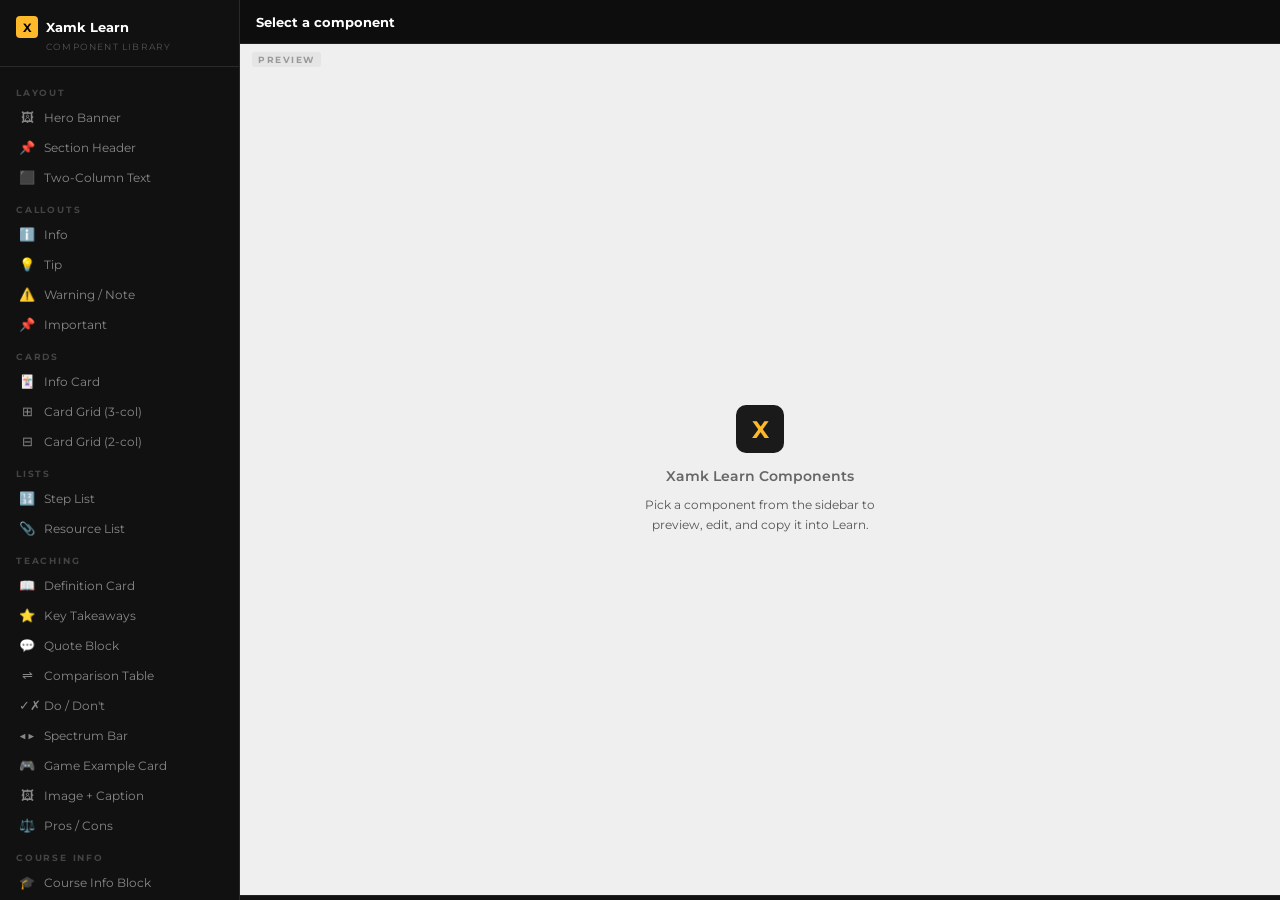
==== index.html @ 786e0681 "Set up GitHub Pages deployment via Actions Adds a workflow that deploys the static site to GitHub Pa" ====
<!DOCTYPE html>
<html lang="en">
<head>
  <meta charset="UTF-8">
  <meta http-equiv="refresh" content="0; url=xamk-component-library.html">
  <title>Xamk Learn — Component Library</title>
</head>
<body>
  <a href="xamk-component-library.html">Redirecting to Component Library…</a>
</body>
</html>
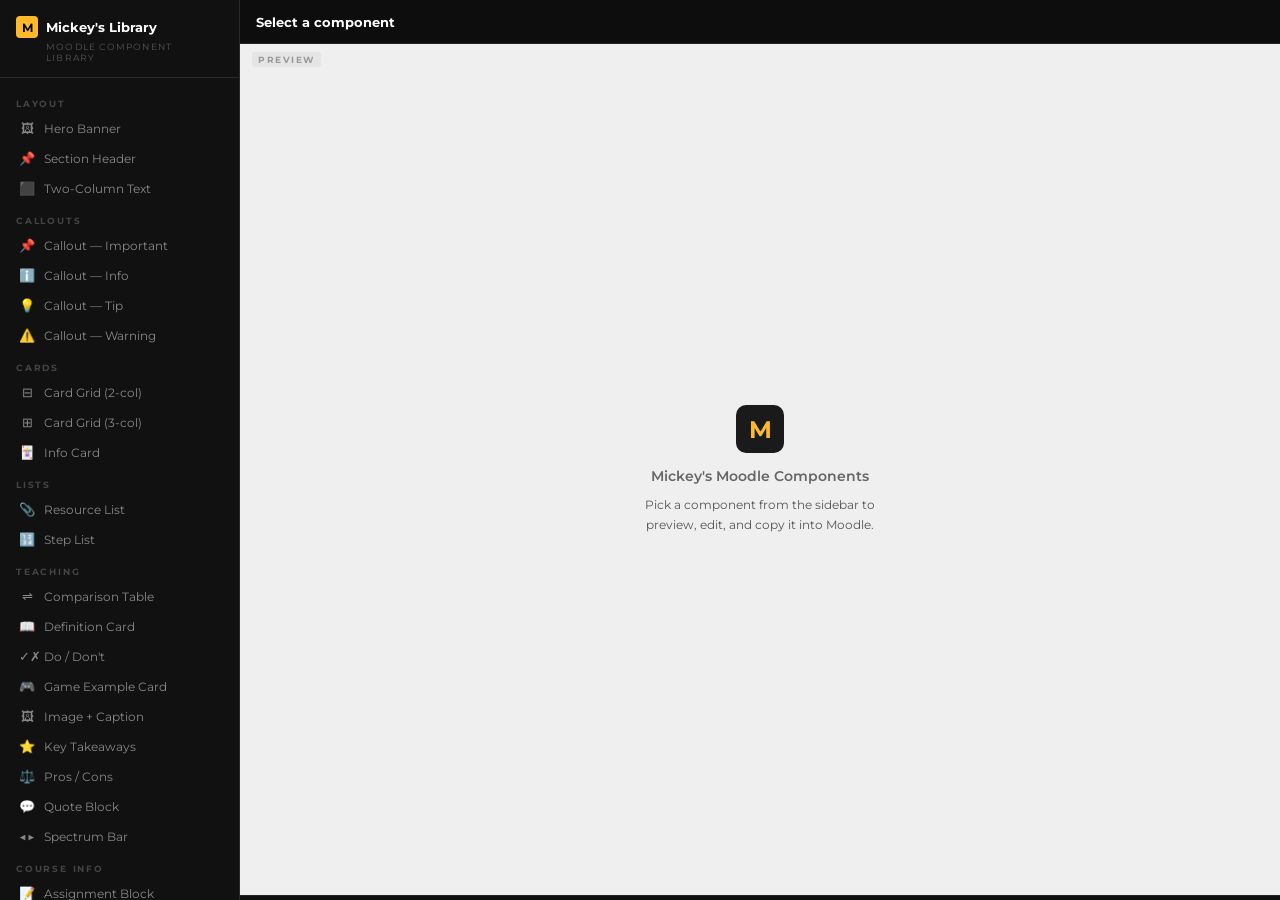
==== commit 6c542d6c: "Modular refactor: split components into files, add loading screen, rebrand https://claude.ai/code/se" ====
--- a/index.html
+++ b/index.html
@@ -2,10 +2,435 @@
 <html lang="en">
 <head>
   <meta charset="UTF-8">
-  <meta http-equiv="refresh" content="0; url=xamk-component-library.html">
-  <title>Xamk Learn — Component Library</title>
+  <meta name="viewport" content="width=device-width, initial-scale=1.0">
+  <title>Mickey's Moodle Component Library</title>
+  <link href="https://fonts.googleapis.com/css2?family=Montserrat:wght@400;600;700&family=JetBrains+Mono:wght@400;500&display=swap" rel="stylesheet">
+  <style>
+    *, *::before, *::after { box-sizing: border-box; margin: 0; padding: 0; }
+    :root {
+      --yellow: #FDB92A; --black: #000;
+      --sb: #111; --sb-hover: #1E1E1E; --sb-active: #252525; --sb-border: #2A2A2A;
+      --editor-bg: #1A1A1A; --editor-text: #D4D4D4;
+      --ctrl-bg: #141414; --ctrl-border: #2A2A2A;
+      --ui: 'Montserrat', Arial, sans-serif;
+      --mono: 'JetBrains Mono', 'Courier New', monospace;
+    }
+    html, body { height: 100%; overflow: hidden; }
+    body { display: flex; font-family: var(--ui); background: #0A0A0A; color: #fff; }
+
+    /* LOADING SCREEN */
+    #loader {
+      position: fixed; inset: 0; background: #0A0A0A; z-index: 999;
+      display: flex; flex-direction: column; align-items: center; justify-content: center; gap: 20px;
+      transition: opacity 0.4s ease;
+    }
+    #loader.fade-out { opacity: 0; }
+    .loader-logo {
+      width: 56px; height: 56px; background: var(--yellow); border-radius: 10px;
+      display: flex; align-items: center; justify-content: center;
+      font-weight: 700; font-size: 28px; color: #000;
+      animation: pulse 1.2s ease-in-out infinite;
+    }
+    @keyframes pulse {
+      0%, 100% { transform: scale(1); opacity: 1; }
+      50% { transform: scale(1.08); opacity: 0.85; }
+    }
+    .loader-bar-track {
+      width: 220px; height: 3px; background: #222; border-radius: 2px; overflow: hidden;
+    }
+    .loader-bar-fill {
+      height: 100%; background: var(--yellow); border-radius: 2px;
+      transition: width 0.2s ease; width: 0%;
+    }
+    .loader-text {
+      font-size: 11px; color: #555; font-family: var(--ui); letter-spacing: 0.5px;
+    }
+
+    /* SIDEBAR */
+    #sidebar { width: 240px; flex-shrink: 0; background: var(--sb); border-right: 1px solid var(--sb-border); display: flex; flex-direction: column; height: 100vh; overflow: hidden; }
+    #sb-header { padding: 16px 16px 14px; border-bottom: 1px solid var(--sb-border); flex-shrink: 0; }
+    .logo-row { display: flex; align-items: center; gap: 8px; margin-bottom: 3px; }
+    .logo-x { width: 22px; height: 22px; background: var(--yellow); border-radius: 4px; display: flex; align-items: center; justify-content: center; font-weight: 700; font-size: 12px; color: #000; flex-shrink: 0; }
+    .logo-name { font-size: 13px; font-weight: 700; }
+    .logo-sub { font-size: 9px; color: #555; letter-spacing: 1.2px; text-transform: uppercase; padding-left: 30px; }
+    #sb-nav { overflow-y: auto; flex: 1; padding: 8px 0 16px; }
+    #sb-nav::-webkit-scrollbar { width: 3px; }
+    #sb-nav::-webkit-scrollbar-thumb { background: #333; border-radius: 2px; }
+    .nav-group { font-size: 9px; font-weight: 700; letter-spacing: 1.8px; text-transform: uppercase; color: #444; padding: 12px 16px 4px; }
+    .nav-item { display: flex; align-items: center; gap: 9px; padding: 7px 16px; cursor: pointer; border-left: 3px solid transparent; font-size: 12px; color: #888; transition: background 0.1s, color 0.1s; }
+    .nav-item:hover { background: var(--sb-hover); color: #bbb; }
+    .nav-item.active { background: var(--sb-active); border-left-color: var(--yellow); color: #fff; }
+    .nav-icon { font-size: 13px; width: 16px; text-align: center; flex-shrink: 0; }
+
+    /* MAIN */
+    #main { flex: 1; display: flex; flex-direction: column; height: 100vh; overflow: hidden; min-width: 0; }
+
+    /* TOPBAR */
+    #topbar { background: #0D0D0D; border-bottom: 1px solid #222; padding: 0 16px; height: 44px; display: flex; align-items: center; justify-content: space-between; flex-shrink: 0; }
+    #comp-title { font-size: 13px; font-weight: 700; }
+    #comp-desc { font-size: 11px; color: #555; margin-left: 10px; }
+    .topbar-r { display: flex; gap: 6px; }
+    .btn { font-family: var(--ui); font-size: 11px; font-weight: 700; padding: 5px 12px; border-radius: 5px; border: none; cursor: pointer; transition: opacity 0.12s; }
+    .btn:hover { opacity: 0.82; }
+    .btn-primary { background: var(--yellow); color: #000; }
+    .btn-ghost { background: #2A2A2A; color: #aaa; border: 1px solid #3A3A3A; }
+
+    /* CONTROLS */
+    #controls-panel { background: var(--ctrl-bg); border-bottom: 1px solid var(--ctrl-border); flex-shrink: 0; display: none; flex-direction: column; max-height: 250px; overflow-y: auto; }
+    #controls-panel::-webkit-scrollbar { width: 4px; }
+    #controls-panel::-webkit-scrollbar-thumb { background: #333; border-radius: 2px; }
+    .ctrl-header { display: flex; align-items: center; justify-content: space-between; padding: 7px 14px; border-bottom: 1px solid #1E1E1E; flex-shrink: 0; background: #0D0D0D; position: sticky; top: 0; z-index: 2; }
+    .ctrl-label { font-size: 9px; font-weight: 700; letter-spacing: 1.5px; text-transform: uppercase; color: #555; }
+    .ctrl-actions { display: flex; align-items: center; gap: 6px; }
+    .ctrl-btn { font-family: var(--ui); font-size: 11px; font-weight: 600; padding: 3px 9px; border-radius: 4px; border: none; cursor: pointer; }
+    .ctrl-btn-add { background: #1A2A1A; color: #90EE90; border: 1px solid #2A4A2A; }
+    .ctrl-btn-action { background: #1A1A2E; color: #8888FF; border: 1px solid #2A2A4A; }
+    .ctrl-btn-x { background: none; border: none; color: #555; cursor: pointer; font-size: 15px; padding: 0 4px; line-height: 1; font-family: var(--ui); }
+    .ctrl-btn-x:hover { color: #FF6B6B; }
+    .ctrl-total { font-size: 11px; font-weight: 700; padding: 3px 9px; border-radius: 4px; font-family: var(--ui); }
+    .ctrl-rows { padding: 3px 0 6px; }
+    .ctrl-col-hdr { font-size: 9px; font-weight: 700; letter-spacing: 1px; text-transform: uppercase; color: #444; }
+    .ctrl-row { display: flex; align-items: center; gap: 6px; padding: 4px 14px; }
+    .ctrl-num { width: 16px; font-size: 10px; color: #555; text-align: right; flex-shrink: 0; font-family: var(--mono); }
+    .ci { font-family: var(--ui); font-size: 12px; background: #222; border: 1px solid #333; border-radius: 4px; color: #ccc; padding: 4px 7px; outline: none; }
+    .ci:focus { border-color: #FDB92A66; }
+    .ci-sm { width: 52px; flex-shrink: 0; }
+    .ci-year { width: 64px; flex-shrink: 0; }
+    .ci-grow { flex: 1; min-width: 0; }
+    .ci-med { flex: 2; min-width: 0; }
+    .ci-wide { flex: 3; min-width: 0; }
+
+    /* PREVIEW */
+    #preview-panel { flex: 1; overflow: hidden; background: #EFEFEF; position: relative; min-height: 0; }
+    #preview-label { position: absolute; top: 8px; left: 12px; font-size: 9px; font-weight: 700; letter-spacing: 1.5px; text-transform: uppercase; color: #999; background: #E5E5E5; z-index: 1; padding: 2px 6px; border-radius: 3px; }
+    #preview-frame { width: 100%; height: 100%; border: none; display: none; }
+    #welcome { display: flex; flex-direction: column; align-items: center; justify-content: center; height: 100%; gap: 10px; }
+    .w-x { width: 48px; height: 48px; background: #1A1A1A; border-radius: 10px; display: flex; align-items: center; justify-content: center; font-size: 24px; font-weight: 700; color: var(--yellow); margin-bottom: 4px; }
+    #welcome h2 { font-size: 14px; color: #666; font-weight: 600; }
+    #welcome p { font-size: 12px; color: #555; text-align: center; max-width: 240px; line-height: 1.6; }
+
+    /* EDITOR */
+    #resize-handle { height: 5px; background: #111; border-top: 1px solid #222; cursor: row-resize; flex-shrink: 0; }
+    #resize-handle:hover { background: #FDB92A22; }
+    #editor-panel { height: 270px; flex-shrink: 0; display: none; flex-direction: column; background: var(--editor-bg); }
+    #editor-toolbar { display: flex; align-items: center; justify-content: space-between; padding: 0 14px; height: 32px; border-bottom: 1px solid #2A2A2A; flex-shrink: 0; }
+    .ed-label { font-size: 9px; font-weight: 700; letter-spacing: 1.5px; text-transform: uppercase; color: #444; }
+    .live-dot { font-size: 10px; color: #3A9A3A; font-weight: 700; }
+    #code-editor { flex: 1; font-family: var(--mono); font-size: 11.5px; line-height: 1.6; color: var(--editor-text); background: var(--editor-bg); border: none; resize: none; padding: 10px 14px; outline: none; tab-size: 2; }
+
+    /* FEEDBACK */
+    .toast { position: fixed; bottom: 280px; right: 16px; background: #1A3A1A; color: #90EE90; font-size: 11px; font-weight: 700; padding: 7px 14px; border-radius: 5px; opacity: 0; transform: translateY(6px); transition: opacity 0.18s, transform 0.18s; pointer-events: none; z-index: 100; }
+    .toast.show { opacity: 1; transform: none; }
+  </style>
 </head>
 <body>
-  <a href="xamk-component-library.html">Redirecting to Component Library…</a>
+
+<!-- LOADING SCREEN -->
+<div id="loader">
+  <div class="loader-logo">M</div>
+  <div class="loader-bar-track"><div class="loader-bar-fill" id="loader-bar"></div></div>
+  <div class="loader-text" id="loader-text">Loading…</div>
+</div>
+
+<nav id="sidebar">
+  <div id="sb-header">
+    <div class="logo-row"><div class="logo-x">M</div><span class="logo-name">Mickey's Library</span></div>
+    <div class="logo-sub">Moodle Component Library</div>
+  </div>
+  <div id="sb-nav"></div>
+</nav>
+
+<div id="main">
+  <div id="topbar">
+    <div style="display:flex;align-items:center">
+      <span id="comp-title" style="font-size:13px;font-weight:700">Select a component</span>
+      <span id="comp-desc" style="font-size:11px;color:#555;margin-left:10px"></span>
+    </div>
+    <div class="topbar-r">
+      <button class="btn btn-ghost" id="btn-reset" onclick="resetComp()" style="display:none">↺ Reset</button>
+      <button class="btn btn-primary" id="btn-copy" onclick="copyCode()" style="display:none">Copy HTML</button>
+    </div>
+  </div>
+
+  <div id="controls-panel"></div>
+
+  <div id="preview-panel">
+    <div id="preview-label">PREVIEW</div>
+    <iframe id="preview-frame" title="Component preview"></iframe>
+    <div id="welcome">
+      <div class="w-x">M</div>
+      <h2>Mickey's Moodle Components</h2>
+      <p>Pick a component from the sidebar to preview, edit, and copy it into Moodle.</p>
+    </div>
+  </div>
+
+  <div id="resize-handle"></div>
+  <div id="editor-panel">
+    <div id="editor-toolbar">
+      <span class="ed-label">HTML Source</span>
+      <span class="live-dot">● LIVE</span>
+    </div>
+    <textarea id="code-editor" spellcheck="false" autocomplete="off"></textarea>
+  </div>
+</div>
+
+<div class="toast" id="toast">✓ Copied to clipboard</div>
+
+<script>
+// ── Helpers ──
+const esc = s => String(s).replace(/&/g,'&amp;').replace(/</g,'&lt;').replace(/>/g,'&gt;').replace(/"/g,'&quot;');
+const escA = s => String(s).replace(/"/g,'&quot;').replace(/'/g,'&#39;');
+const clone = o => JSON.parse(JSON.stringify(o));
+const OPEN = `<!DOCTYPE html><html><head><meta charset="UTF-8"><link href="https://fonts.googleapis.com/css2?family=Montserrat:wght@400;600;700&display=swap" rel="stylesheet"><style>body{margin:0;padding:24px;background:#fff;font-family:'Montserrat',Arial,sans-serif;}*{box-sizing:border-box;}</style></head><body>`;
+const CLOSE = `</body></html>`;
+
+// ── YouTube Helpers ──
+function ytExtractUrl(input) {
+  if (!input) return '';
+  const srcMatch = input.match(/src=["']([^"']+)["']/);
+  return srcMatch ? srcMatch[1] : input;
+}
+function ytVideoId(input) {
+  const url = ytExtractUrl(input);
+  if (!url) return '';
+  const m = url.match(/(?:youtu\.be\/|youtube\.com\/(?:watch\?(?:.*&)?v=|embed\/|v\/|shorts\/))([a-zA-Z0-9_-]{11})/);
+  return m ? m[1] : '';
+}
+function ytPlaylistId(input) {
+  const url = ytExtractUrl(input);
+  if (!url) return '';
+  const m = url.match(/[?&]list=([a-zA-Z0-9_-]+)/);
+  return m ? m[1] : '';
+}
+function ytThumb(vid) {
+  return vid
+    ? `https://img.youtube.com/vi/${vid}/mqdefault.jpg`
+    : `https://placehold.co/400x225/000000/FDB92A/png?text=Paste+URL`;
+}
+function ytIdBadge(id, label) {
+  if (!id) return `<span style="font-size:10px;color:#555;font-family:var(--ui)">— paste a URL above</span>`;
+  return `<span style="font-size:10px;font-family:var(--mono);background:#1A2A1A;color:#90EE90;padding:2px 7px;border-radius:3px">${label}: ${id}</span>`;
+}
+
+// ── Registry ──
+const C = {};
+function register(def) {
+  C[def.id] = def;
+}
+
+// ── Group order ──
+const GROUP_ORDER = ['Layout','Callouts','Cards','Lists','Teaching','Course Info','Timeline','Media'];
+
+function buildSidebar() {
+  const nav = document.getElementById('sb-nav');
+  nav.innerHTML = '';
+  const groups = {};
+  for (const id in C) {
+    const def = C[id];
+    const g = def.group || 'Other';
+    if (!groups[g]) groups[g] = [];
+    groups[g].push(def);
+  }
+  const order = [...GROUP_ORDER];
+  for (const g in groups) { if (!order.includes(g)) order.push(g); }
+  for (const g of order) {
+    if (!groups[g]) continue;
+    const hdr = document.createElement('div');
+    hdr.className = 'nav-group';
+    hdr.textContent = g;
+    nav.appendChild(hdr);
+    for (const def of groups[g]) {
+      const item = document.createElement('div');
+      item.className = 'nav-item';
+      item.dataset.id = def.id;
+      item.innerHTML = `<span class="nav-icon">${def.icon || ''}</span>${def.name}`;
+      item.addEventListener('click', () => load(def.id));
+      nav.appendChild(item);
+    }
+  }
+}
+
+// ── Engine ──
+const states = {};
+let cur = null;
+
+function getState(id) {
+  if (!states[id]) states[id] = clone(C[id].def);
+  return states[id];
+}
+
+function load(id) {
+  cur = id;
+  const comp = C[id];
+  document.querySelectorAll('.nav-item').forEach(el => el.classList.remove('active'));
+  const nav = document.querySelector(`.nav-item[data-id="${id}"]`);
+  if (nav) { nav.classList.add('active'); nav.scrollIntoView({block:'nearest'}); }
+  document.getElementById('comp-title').textContent = comp.name;
+  document.getElementById('comp-desc').textContent = '— ' + comp.desc;
+  document.getElementById('btn-copy').style.display = '';
+  document.getElementById('btn-reset').style.display = '';
+  document.getElementById('editor-panel').style.display = 'flex';
+  document.getElementById('welcome').style.display = 'none';
+  document.getElementById('preview-frame').style.display = 'block';
+  const cp = document.getElementById('controls-panel');
+  if (comp.code !== undefined) {
+    cp.style.display = 'none';
+    setEditor(comp.code);
+  } else {
+    cp.style.display = 'flex'; cp.style.flexDirection = 'column';
+    cp.innerHTML = comp.ctrl(getState(id));
+    const code = comp.gen(getState(id));
+    const preview = comp.preview ? comp.preview(getState(id)) : code;
+    setEditor(code, preview);
+  }
+}
+
+function setEditor(code, previewCode) {
+  document.getElementById('code-editor').value = code;
+  renderPreview(previewCode || code);
+}
+
+let _blobUrl = null;
+function renderPreview(code) {
+  const frame = document.getElementById('preview-frame');
+  if (_blobUrl) { URL.revokeObjectURL(_blobUrl); _blobUrl = null; }
+  const blob = new Blob([OPEN + code + CLOSE], {type: 'text/html'});
+  _blobUrl = URL.createObjectURL(blob);
+  frame.src = _blobUrl;
+}
+
+function regen() {
+  if (!cur || C[cur].code !== undefined) return;
+  const st = getState(cur);
+  document.getElementById('controls-panel').innerHTML = C[cur].ctrl(st);
+  const code = C[cur].gen(st);
+  const preview = C[cur].preview ? C[cur].preview(st) : code;
+  setEditor(code, preview);
+}
+
+// Controls input
+document.getElementById('controls-panel').addEventListener('input', e => {
+  if (!cur || C[cur].code !== undefined) return;
+  const el = e.target;
+  const f = el.dataset.f;
+  const i = parseInt(el.dataset.i);
+  const st = getState(cur);
+  const comp = C[cur];
+
+  if (comp.onInput) {
+    const needsRegen = comp.onInput(st, f, i, el);
+    if (needsRegen === true) { regen(); return; }
+  }
+
+  // Update preview + code without full regen (preserves focus)
+  const code = comp.gen(st);
+  document.getElementById('code-editor').value = code;
+  renderPreview(code);
+
+  // Special post-input hook for grade-breakdown weight pill
+  if (cur === 'grade-breakdown' && f === 'weight') {
+    const t = st.rows.reduce((s,r) => s + Number(r.weight), 0);
+    const pill = document.querySelector('.ctrl-total');
+    if (pill) {
+      const ok = t === 100;
+      pill.textContent = `Total: ${t}%`;
+      pill.style.background = ok ? '#1A3A1A' : '#3A1A1A';
+      pill.style.color = ok ? '#90EE90' : '#FF9999';
+    }
+  }
+});
+
+// Controls button clicks
+document.getElementById('controls-panel').addEventListener('click', e => {
+  if (!cur || C[cur].code !== undefined) return;
+  const btn = e.target.closest('[data-action]');
+  if (!btn) return;
+  const act = btn.dataset.action;
+  const i = parseInt(btn.dataset.i);
+  const st = getState(cur);
+  const comp = C[cur];
+  if (comp.onClick) comp.onClick(st, act, i);
+  regen();
+});
+
+// Editor manual typing
+document.getElementById('code-editor').addEventListener('input', function() { renderPreview(this.value); });
+
+// Tab key
+document.getElementById('code-editor').addEventListener('keydown', function(e) {
+  if (e.key === 'Tab') {
+    e.preventDefault();
+    const s = this.selectionStart;
+    this.value = this.value.substring(0, s) + '  ' + this.value.substring(this.selectionEnd);
+    this.selectionStart = this.selectionEnd = s + 2;
+    renderPreview(this.value);
+  }
+});
+
+// Copy
+function copyCode() {
+  navigator.clipboard.writeText(document.getElementById('code-editor').value).then(() => {
+    const t = document.getElementById('toast');
+    t.classList.add('show');
+    setTimeout(() => t.classList.remove('show'), 2000);
+  });
+}
+
+// Reset
+function resetComp() {
+  if (!cur) return;
+  if (C[cur].code !== undefined) { setEditor(C[cur].code); }
+  else { states[cur] = clone(C[cur].def); regen(); }
+}
+
+// Resize
+const rh = document.getElementById('resize-handle'), ep = document.getElementById('editor-panel');
+let rs = false, sy = 0, sh = 0;
+rh.addEventListener('mousedown', e => { rs = true; sy = e.clientY; sh = ep.offsetHeight; document.body.style.cursor = 'row-resize'; document.body.style.userSelect = 'none'; });
+document.addEventListener('mousemove', e => { if (!rs) return; ep.style.height = Math.max(80, Math.min(600, sh + sy - e.clientY)) + 'px'; });
+document.addEventListener('mouseup', () => { if (rs) { rs = false; document.body.style.cursor = ''; document.body.style.userSelect = ''; } });
+
+// ── Component loader ──
+async function loadComponents() {
+  const loaderBar = document.getElementById('loader-bar');
+  const loaderText = document.getElementById('loader-text');
+  const loader = document.getElementById('loader');
+
+  let ids;
+  try {
+    const res = await fetch('components/manifest.json');
+    ids = await res.json();
+  } catch(e) {
+    loaderText.textContent = 'Failed to load manifest';
+    return;
+  }
+
+  const total = ids.length;
+  loaderText.textContent = `Loading 0 / ${total}`;
+
+  for (let idx = 0; idx < ids.length; idx++) {
+    const id = ids[idx];
+    try {
+      const res = await fetch(`components/${id}.js`);
+      const text = await res.text();
+      new Function('register','esc','escA','ytVideoId','ytPlaylistId','ytThumb','ytIdBadge', text)(
+        register, esc, escA, ytVideoId, ytPlaylistId, ytThumb, ytIdBadge
+      );
+    } catch(e) {
+      console.warn(`Failed to load component: ${id}`, e);
+    }
+    const loaded = idx + 1;
+    loaderBar.style.width = `${(loaded / total) * 100}%`;
+    loaderText.textContent = `Loading ${loaded} / ${total}`;
+  }
+
+  buildSidebar();
+
+  loader.classList.add('fade-out');
+  setTimeout(() => { loader.style.display = 'none'; }, 420);
+}
+
+loadComponents();
+</script>
 </body>
 </html>
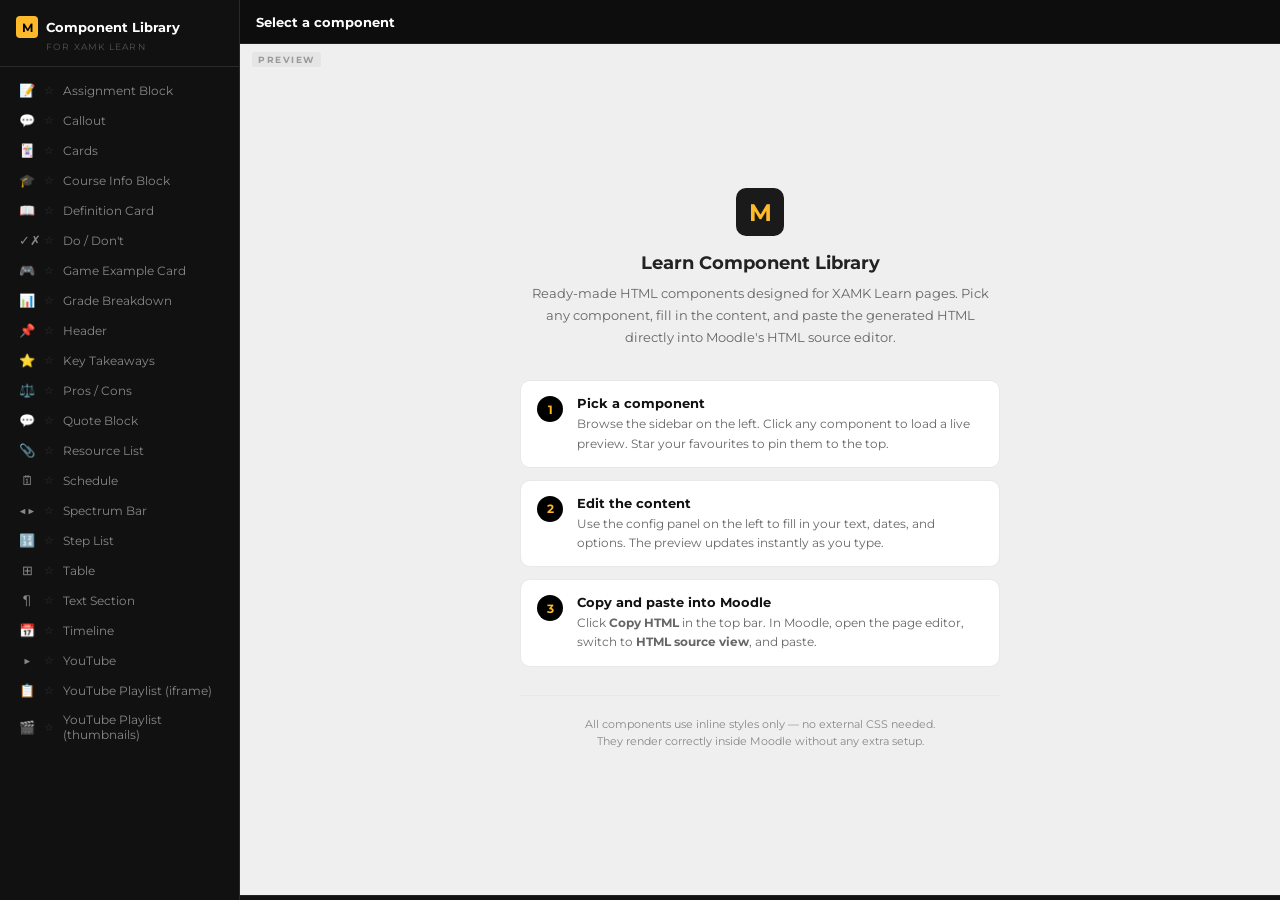
==== commit e4fe3be5: "Major component library overhaul: configs, new schedule, UI polish - Convert 15+ static components t" ====
--- a/index.html
+++ b/index.html
@@ -3,7 +3,7 @@
 <head>
   <meta charset="UTF-8">
   <meta name="viewport" content="width=device-width, initial-scale=1.0">
-  <title>Mickey's Moodle Component Library</title>
+  <title>Learn Component Library</title>
   <link href="https://fonts.googleapis.com/css2?family=Montserrat:wght@400;600;700&family=JetBrains+Mono:wght@400;500&display=swap" rel="stylesheet">
   <style>
     *, *::before, *::after { box-sizing: border-box; margin: 0; padding: 0; }
@@ -61,6 +61,9 @@
     .nav-item:hover { background: var(--sb-hover); color: #bbb; }
     .nav-item.active { background: var(--sb-active); border-left-color: var(--yellow); color: #fff; }
     .nav-icon { font-size: 13px; width: 16px; text-align: center; flex-shrink: 0; }
+    .nav-star { font-size: 11px; flex-shrink: 0; cursor: pointer; color: #333; transition: color 0.1s; line-height: 1; padding: 2px; margin: -2px; }
+    .nav-star:hover { color: var(--yellow); }
+    .nav-star.fav { color: var(--yellow); }
 
     /* MAIN */
     #main { flex: 1; display: flex; flex-direction: column; height: 100vh; overflow: hidden; min-width: 0; }
@@ -87,6 +90,9 @@
     .ctrl-btn-action { background: #1A1A2E; color: #8888FF; border: 1px solid #2A2A4A; }
     .ctrl-btn-x { background: none; border: none; color: #555; cursor: pointer; font-size: 15px; padding: 0 4px; line-height: 1; font-family: var(--ui); }
     .ctrl-btn-x:hover { color: #FF6B6B; }
+    .ctrl-drag { color: #444; cursor: grab; font-size: 14px; flex-shrink: 0; padding: 0 2px; -webkit-user-select: none; user-select: none; }
+    .ctrl-drag:active { cursor: grabbing; }
+    .ctrl-row.drag-over { outline: 1px dashed #FDB92A; }
     .ctrl-total { font-size: 11px; font-weight: 700; padding: 3px 9px; border-radius: 4px; font-family: var(--ui); }
     .ctrl-rows { padding: 3px 0 6px; }
     .ctrl-col-hdr { font-size: 9px; font-weight: 700; letter-spacing: 1px; text-transform: uppercase; color: #444; }
@@ -104,15 +110,27 @@
     #preview-panel { flex: 1; overflow: hidden; background: #EFEFEF; position: relative; min-height: 0; }
     #preview-label { position: absolute; top: 8px; left: 12px; font-size: 9px; font-weight: 700; letter-spacing: 1.5px; text-transform: uppercase; color: #999; background: #E5E5E5; z-index: 1; padding: 2px 6px; border-radius: 3px; }
     #preview-frame { width: 100%; height: 100%; border: none; display: none; }
-    #welcome { display: flex; flex-direction: column; align-items: center; justify-content: center; height: 100%; gap: 10px; }
-    .w-x { width: 48px; height: 48px; background: #1A1A1A; border-radius: 10px; display: flex; align-items: center; justify-content: center; font-size: 24px; font-weight: 700; color: var(--yellow); margin-bottom: 4px; }
-    #welcome h2 { font-size: 14px; color: #666; font-weight: 600; }
-    #welcome p { font-size: 12px; color: #555; text-align: center; max-width: 240px; line-height: 1.6; }
+    #welcome { display: flex; flex-direction: column; align-items: center; justify-content: center; height: 100%; overflow-y: auto; padding: 40px 24px; box-sizing: border-box; }
+    .w-inner { max-width: 480px; width: 100%; display: flex; flex-direction: column; align-items: center; gap: 0; }
+    .w-x { width: 48px; height: 48px; background: #1A1A1A; border-radius: 10px; display: flex; align-items: center; justify-content: center; font-size: 24px; font-weight: 700; color: var(--yellow); margin-bottom: 16px; }
+    #welcome h2 { font-size: 18px; color: #222; font-weight: 700; margin: 0 0 8px 0; text-align: center; }
+    .w-intro { font-size: 13px; color: #666; text-align: center; line-height: 1.7; margin: 0 0 32px 0; }
+    .w-steps { width: 100%; display: flex; flex-direction: column; gap: 12px; margin-bottom: 28px; }
+    .w-step { display: flex; align-items: flex-start; gap: 14px; background: #fff; border: 1px solid #E8E8E8; border-radius: 10px; padding: 14px 16px; }
+    .w-step-num { width: 26px; height: 26px; background: #000; border-radius: 50%; color: var(--yellow); font-size: 12px; font-weight: 700; display: flex; align-items: center; justify-content: center; flex-shrink: 0; margin-top: 1px; }
+    .w-step-body { flex: 1; }
+    .w-step-title { font-size: 13px; font-weight: 700; color: #111; margin: 0 0 3px 0; }
+    .w-step-desc { font-size: 12px; color: #666; margin: 0; line-height: 1.6; }
+    .w-tip { font-size: 11px; color: #888; text-align: center; line-height: 1.6; border-top: 1px solid #E8E8E8; padding-top: 20px; width: 100%; }
 
     /* EDITOR */
     #resize-handle { height: 5px; background: #111; border-top: 1px solid #222; cursor: row-resize; flex-shrink: 0; }
     #resize-handle:hover { background: #FDB92A22; }
     #editor-panel { height: 270px; flex-shrink: 0; display: none; flex-direction: column; background: var(--editor-bg); }
+    #editor-panel.collapsed { height: 32px !important; overflow: hidden; }
+    #editor-toggle { background: none; border: none; color: #555; cursor: pointer; font-size: 11px; padding: 2px 5px; line-height: 1; font-family: var(--ui); border-radius: 3px; }
+    #editor-toggle:hover { color: #ccc; background: #1A1A1A; }
+    .ed-right { display: flex; align-items: center; gap: 8px; }
     #editor-toolbar { display: flex; align-items: center; justify-content: space-between; padding: 0 14px; height: 32px; border-bottom: 1px solid #2A2A2A; flex-shrink: 0; }
     .ed-label { font-size: 9px; font-weight: 700; letter-spacing: 1.5px; text-transform: uppercase; color: #444; }
     .live-dot { font-size: 10px; color: #3A9A3A; font-weight: 700; }
@@ -121,6 +139,18 @@
     /* FEEDBACK */
     .toast { position: fixed; bottom: 280px; right: 16px; background: #1A3A1A; color: #90EE90; font-size: 11px; font-weight: 700; padding: 7px 14px; border-radius: 5px; opacity: 0; transform: translateY(6px); transition: opacity 0.18s, transform 0.18s; pointer-events: none; z-index: 100; }
     .toast.show { opacity: 1; transform: none; }
+
+    /* EMOJI PICKER */
+    #emoji-picker { display: none; position: fixed; background: #1A1A1A; border: 1px solid #333; border-radius: 8px; padding: 10px; z-index: 9999; width: 258px; box-shadow: 0 8px 24px rgba(0,0,0,0.55); }
+    .ep-cats { display: flex; gap: 3px; flex-wrap: wrap; padding-bottom: 8px; margin-bottom: 8px; border-bottom: 1px solid #2A2A2A; }
+    .ep-cat { background: none; border: none; cursor: pointer; font-size: 15px; padding: 3px 5px; border-radius: 4px; opacity: 0.4; transition: opacity 0.1s; }
+    .ep-cat:hover { opacity: 0.75; background: #252525; }
+    .ep-cat.ep-active { opacity: 1; background: #252525; }
+    .ep-grid { display: grid; grid-template-columns: repeat(8, 1fr); gap: 1px; }
+    .ep-em { background: none; border: none; cursor: pointer; font-size: 17px; padding: 4px 2px; border-radius: 4px; text-align: center; line-height: 1; }
+    .ep-em:hover { background: #2A2A2A; }
+    .emoji-btn { background: #222; border: 1px solid #2A2A2A; border-radius: 4px; cursor: pointer; font-size: 13px; padding: 2px 7px; margin-left: 4px; color: #555; transition: color 0.1s, border-color 0.1s; flex-shrink: 0; font-family: var(--ui); }
+    .emoji-btn:hover { color: #ccc; border-color: #444; }
   </style>
 </head>
 <body>
@@ -134,8 +164,8 @@
 
 <nav id="sidebar">
   <div id="sb-header">
-    <div class="logo-row"><div class="logo-x">M</div><span class="logo-name">Mickey's Library</span></div>
-    <div class="logo-sub">Moodle Component Library</div>
+    <div class="logo-row"><div class="logo-x">M</div><span class="logo-name">Component Library</span></div>
+    <div class="logo-sub">For XAMK Learn</div>
   </div>
   <div id="sb-nav"></div>
 </nav>
@@ -144,6 +174,7 @@
   <div id="topbar">
     <div style="display:flex;align-items:center">
       <span id="comp-title" style="font-size:13px;font-weight:700">Select a component</span>
+      <span id="topbar-star" onclick="if(cur)toggleFavorite(cur,event)" style="display:none;font-size:14px;margin-left:8px;cursor:pointer;color:#333;transition:color 0.1s" title="Favourite"></span>
       <span id="comp-desc" style="font-size:11px;color:#555;margin-left:10px"></span>
     </div>
     <div class="topbar-r">
@@ -158,9 +189,35 @@
     <div id="preview-label">PREVIEW</div>
     <iframe id="preview-frame" title="Component preview"></iframe>
     <div id="welcome">
-      <div class="w-x">M</div>
-      <h2>Mickey's Moodle Components</h2>
-      <p>Pick a component from the sidebar to preview, edit, and copy it into Moodle.</p>
+      <div class="w-inner">
+        <div class="w-x">M</div>
+        <h2>Learn Component Library</h2>
+        <p class="w-intro">Ready-made HTML components designed for XAMK Learn pages. Pick any component, fill in the content, and paste the generated HTML directly into Moodle's HTML source editor.</p>
+        <div class="w-steps">
+          <div class="w-step">
+            <div class="w-step-num">1</div>
+            <div class="w-step-body">
+              <p class="w-step-title">Pick a component</p>
+              <p class="w-step-desc">Browse the sidebar on the left. Click any component to load a live preview. Star your favourites to pin them to the top.</p>
+            </div>
+          </div>
+          <div class="w-step">
+            <div class="w-step-num">2</div>
+            <div class="w-step-body">
+              <p class="w-step-title">Edit the content</p>
+              <p class="w-step-desc">Use the config panel on the left to fill in your text, dates, and options. The preview updates instantly as you type.</p>
+            </div>
+          </div>
+          <div class="w-step">
+            <div class="w-step-num">3</div>
+            <div class="w-step-body">
+              <p class="w-step-title">Copy and paste into Moodle</p>
+              <p class="w-step-desc">Click <strong>Copy HTML</strong> in the top bar. In Moodle, open the page editor, switch to <strong>HTML source view</strong>, and paste.</p>
+            </div>
+          </div>
+        </div>
+        <p class="w-tip">All components use inline styles only — no external CSS needed.<br>They render correctly inside Moodle without any extra setup.</p>
+      </div>
     </div>
   </div>
 
@@ -168,21 +225,25 @@
   <div id="editor-panel">
     <div id="editor-toolbar">
       <span class="ed-label">HTML Source</span>
-      <span class="live-dot">● LIVE</span>
+      <span class="ed-right">
+        <span class="live-dot">● LIVE</span>
+        <button id="editor-toggle" type="button" title="Collapse HTML panel">▼</button>
+      </span>
     </div>
     <textarea id="code-editor" spellcheck="false" autocomplete="off"></textarea>
   </div>
 </div>
 
 <div class="toast" id="toast">✓ Copied to clipboard</div>
+<div id="emoji-picker"><div class="ep-cats"></div><div class="ep-grid"></div></div>
 
 <script>
 // ── Helpers ──
 const esc = s => String(s).replace(/&/g,'&amp;').replace(/</g,'&lt;').replace(/>/g,'&gt;').replace(/"/g,'&quot;');
 const escA = s => String(s).replace(/"/g,'&quot;').replace(/'/g,'&#39;');
 const clone = o => JSON.parse(JSON.stringify(o));
-const OPEN = `<!DOCTYPE html><html><head><meta charset="UTF-8"><link href="https://fonts.googleapis.com/css2?family=Montserrat:wght@400;600;700&display=swap" rel="stylesheet"><style>body{margin:0;padding:24px;background:#fff;font-family:'Montserrat',Arial,sans-serif;}*{box-sizing:border-box;}</style></head><body>`;
-const CLOSE = `</body></html>`;
+let OPEN = '';
+const CLOSE = `<\/body><\/html>`;
 
 // ── YouTube Helpers ──
 function ytExtractUrl(input) {
@@ -218,36 +279,139 @@
   C[def.id] = def;
 }
 
-// ── Group order ──
-const GROUP_ORDER = ['Layout','Callouts','Cards','Lists','Teaching','Course Info','Timeline','Media'];
+// ── Favorites ──
+let favorites = new Set(JSON.parse(localStorage.getItem('mc-favorites') || '[]'));
+
+function saveFavorites() {
+  localStorage.setItem('mc-favorites', JSON.stringify([...favorites]));
+}
+
+function syncTopbarStar() {
+  const star = document.getElementById('topbar-star');
+  const isFav = favorites.has(cur);
+  star.textContent = isFav ? '★' : '☆';
+  star.style.color = isFav ? 'var(--yellow)' : '#333';
+  star.title = isFav ? 'Unfavourite' : 'Favourite';
+  star.style.display = '';
+}
+
+function toggleFavorite(id, e) {
+  e.stopPropagation();
+  if (favorites.has(id)) favorites.delete(id); else favorites.add(id);
+  saveFavorites();
+  buildSidebar();
+  if (cur) {
+    const el = document.querySelector(`.nav-item[data-id="${cur}"]`);
+    if (el) el.classList.add('active');
+    syncTopbarStar();
+  }
+}
 
 function buildSidebar() {
   const nav = document.getElementById('sb-nav');
   nav.innerHTML = '';
-  const groups = {};
-  for (const id in C) {
-    const def = C[id];
-    const g = def.group || 'Other';
-    if (!groups[g]) groups[g] = [];
-    groups[g].push(def);
-  }
-  const order = [...GROUP_ORDER];
-  for (const g in groups) { if (!order.includes(g)) order.push(g); }
-  for (const g of order) {
-    if (!groups[g]) continue;
+  const sorted = Object.values(C).sort((a, b) => a.name.localeCompare(b.name));
+
+  function makeItem(def) {
+    const isFav = favorites.has(def.id);
+    const item = document.createElement('div');
+    item.className = 'nav-item';
+    item.dataset.id = def.id;
+    item.innerHTML = `<span class="nav-icon">${def.icon || ''}</span><span class="nav-star${isFav ? ' fav' : ''}" title="${isFav ? 'Unfavourite' : 'Favourite'}">${isFav ? '★' : '☆'}</span>${def.name}`;
+    item.addEventListener('click', () => load(def.id));
+    item.querySelector('.nav-star').addEventListener('click', e => toggleFavorite(def.id, e));
+    return item;
+  }
+
+  const favs = sorted.filter(d => favorites.has(d.id));
+  const rest = sorted.filter(d => !favorites.has(d.id));
+
+  if (favs.length) {
     const hdr = document.createElement('div');
     hdr.className = 'nav-group';
-    hdr.textContent = g;
+    hdr.textContent = 'Favorites';
     nav.appendChild(hdr);
-    for (const def of groups[g]) {
-      const item = document.createElement('div');
-      item.className = 'nav-item';
-      item.dataset.id = def.id;
-      item.innerHTML = `<span class="nav-icon">${def.icon || ''}</span>${def.name}`;
-      item.addEventListener('click', () => load(def.id));
-      nav.appendChild(item);
-    }
-  }
+    favs.forEach(d => nav.appendChild(makeItem(d)));
+    const hdr2 = document.createElement('div');
+    hdr2.className = 'nav-group';
+    hdr2.textContent = 'All';
+    nav.appendChild(hdr2);
+  }
+
+  rest.forEach(d => nav.appendChild(makeItem(d)));
+}
+
+// ── Emoji Picker ──
+const EMOJI_CATS = {
+  '📚': ['📚','📖','📝','✏️','🖊️','📓','📒','📊','📈','🔬','🧪','🧬','🎓','🏫','📐','📏','🗒️','📃','📑','🗂️'],
+  '🎮': ['🎮','🕹️','🎲','♟️','🎯','⚔️','🛡️','🚀','👾','🤖','🧩','🃏','🏆','🥇','👑','🏹','💣','🗡️','🔫','🐉'],
+  '💡': ['💡','🧠','💭','🤔','🔍','🔧','⚙️','🔑','💾','💻','🖥️','🛠️','🔗','📌','🗺️','🔭','🧲','⚗️','🧰','🖱️'],
+  '✅': ['✅','❌','⚠️','ℹ️','❓','❗','🔴','🟡','🟢','🔵','⭕','🚫','🔔','📢','🚩','🏁','🎌','⛔','🔕','📣'],
+  '⭐': ['⭐','🌟','💫','✨','🔥','💥','🎉','🎊','🎁','💎','🌈','❤️','💛','💚','💙','🖤','🤍','🏅','🎖️','🥈'],
+  '👤': ['👤','👥','🧑','🧑‍💻','👨‍🏫','👩‍🏫','🧑‍🎓','🤝','👋','👍','👎','🙌','💪','🫶','✊','🤜','🤛','🧑‍🤝‍🧑','🗣️','👁️'],
+  '🌍': ['🌍','🌎','🌏','🌐','🏔️','🌊','🌿','🌱','🌲','☀️','🌙','⚡','🌀','❄️','💧','🌺','🌸','🍀','🦋','🕊️'],
+};
+const EP_ORDER = Object.keys(EMOJI_CATS);
+let _epTarget = null;
+let _epCat = EP_ORDER[0];
+
+function _epBuild() {
+  const picker = document.getElementById('emoji-picker');
+  picker.querySelector('.ep-cats').innerHTML = EP_ORDER.map(c =>
+    `<button class="ep-cat${c === _epCat ? ' ep-active' : ''}" data-cat="${c}">${c}</button>`
+  ).join('');
+  picker.querySelector('.ep-grid').innerHTML = EMOJI_CATS[_epCat].map(e =>
+    `<button class="ep-em" data-e="${e}">${e}</button>`
+  ).join('');
+}
+
+function openEmojiPicker(inputEl, triggerEl) {
+  _epTarget = inputEl;
+  _epCat = EP_ORDER[0];
+  _epBuild();
+  const picker = document.getElementById('emoji-picker');
+  picker.style.display = 'block';
+  const r = triggerEl.getBoundingClientRect();
+  let top = r.bottom + 6, left = r.left;
+  if (left + 262 > window.innerWidth) left = window.innerWidth - 266;
+  if (top + 280 > window.innerHeight) top = r.top - 284;
+  picker.style.top = top + 'px';
+  picker.style.left = left + 'px';
+}
+
+function closeEmojiPicker() {
+  document.getElementById('emoji-picker').style.display = 'none';
+  _epTarget = null;
+}
+
+document.getElementById('emoji-picker').addEventListener('click', e => {
+  e.stopPropagation();
+  const cat = e.target.closest('[data-cat]');
+  if (cat) { _epCat = cat.dataset.cat; _epBuild(); return; }
+  const em = e.target.closest('[data-e]');
+  if (em && _epTarget) {
+    _epTarget.value = em.dataset.e;
+    _epTarget.dispatchEvent(new Event('input', { bubbles: true }));
+    closeEmojiPicker();
+  }
+});
+
+document.addEventListener('click', e => {
+  const picker = document.getElementById('emoji-picker');
+  if (picker.style.display === 'none') return;
+  if (!picker.contains(e.target) && !e.target.classList.contains('emoji-btn')) closeEmojiPicker();
+});
+
+function attachEmojiTriggers() {
+  document.querySelectorAll('#controls-panel input[data-f="emoji"]').forEach(input => {
+    if (input.nextElementSibling && input.nextElementSibling.classList.contains('emoji-btn')) return;
+    const btn = document.createElement('button');
+    btn.className = 'emoji-btn';
+    btn.textContent = '☺';
+    btn.title = 'Pick emoji';
+    btn.addEventListener('click', e => { e.stopPropagation(); openEmojiPicker(input, btn); });
+    input.after(btn);
+  });
 }
 
 // ── Engine ──
@@ -267,9 +431,16 @@
   if (nav) { nav.classList.add('active'); nav.scrollIntoView({block:'nearest'}); }
   document.getElementById('comp-title').textContent = comp.name;
   document.getElementById('comp-desc').textContent = '— ' + comp.desc;
+  syncTopbarStar();
   document.getElementById('btn-copy').style.display = '';
   document.getElementById('btn-reset').style.display = '';
-  document.getElementById('editor-panel').style.display = 'flex';
+  const edPanel = document.getElementById('editor-panel');
+  edPanel.style.display = 'flex';
+  if (!edPanel.classList.contains('_shown')) {
+    edPanel.classList.add('collapsed', '_shown');
+    rh.style.display = 'none';
+    document.getElementById('editor-toggle').textContent = '▲';
+  }
   document.getElementById('welcome').style.display = 'none';
   document.getElementById('preview-frame').style.display = 'block';
   const cp = document.getElementById('controls-panel');
@@ -279,6 +450,7 @@
   } else {
     cp.style.display = 'flex'; cp.style.flexDirection = 'column';
     cp.innerHTML = comp.ctrl(getState(id));
+    attachEmojiTriggers();
     const code = comp.gen(getState(id));
     const preview = comp.preview ? comp.preview(getState(id)) : code;
     setEditor(code, preview);
@@ -303,6 +475,7 @@
   if (!cur || C[cur].code !== undefined) return;
   const st = getState(cur);
   document.getElementById('controls-panel').innerHTML = C[cur].ctrl(st);
+  attachEmojiTriggers();
   const code = C[cur].gen(st);
   const preview = C[cur].preview ? C[cur].preview(st) : code;
   setEditor(code, preview);
@@ -353,6 +526,41 @@
   regen();
 });
 
+// Controls drag-to-reorder
+let _dragFrom = null;
+const _cp = document.getElementById('controls-panel');
+_cp.addEventListener('dragstart', e => {
+  const h = e.target.closest('[data-drag-i]');
+  if (!h) return;
+  _dragFrom = parseInt(h.dataset.dragI);
+  e.dataTransfer.effectAllowed = 'move';
+});
+_cp.addEventListener('dragover', e => {
+  const row = e.target.closest('[data-drop-i]');
+  if (!row || _dragFrom === null) return;
+  e.preventDefault();
+  e.dataTransfer.dropEffect = 'move';
+  _cp.querySelectorAll('.drag-over').forEach(el => el.classList.remove('drag-over'));
+  row.classList.add('drag-over');
+});
+_cp.addEventListener('dragleave', e => {
+  if (!e.target.closest('[data-drop-i]')) _cp.querySelectorAll('.drag-over').forEach(el => el.classList.remove('drag-over'));
+});
+_cp.addEventListener('drop', e => {
+  _cp.querySelectorAll('.drag-over').forEach(el => el.classList.remove('drag-over'));
+  const row = e.target.closest('[data-drop-i]');
+  if (!row || _dragFrom === null || !cur || C[cur].code !== undefined) { _dragFrom = null; return; }
+  e.preventDefault();
+  const toI = parseInt(row.dataset.dropI);
+  if (toI !== _dragFrom && C[cur].onDrop) C[cur].onDrop(getState(cur), _dragFrom, toI);
+  _dragFrom = null;
+  regen();
+});
+_cp.addEventListener('dragend', () => {
+  _cp.querySelectorAll('.drag-over').forEach(el => el.classList.remove('drag-over'));
+  _dragFrom = null;
+});
+
 // Editor manual typing
 document.getElementById('code-editor').addEventListener('input', function() { renderPreview(this.value); });
 
@@ -386,15 +594,28 @@
 // Resize
 const rh = document.getElementById('resize-handle'), ep = document.getElementById('editor-panel');
 let rs = false, sy = 0, sh = 0;
-rh.addEventListener('mousedown', e => { rs = true; sy = e.clientY; sh = ep.offsetHeight; document.body.style.cursor = 'row-resize'; document.body.style.userSelect = 'none'; });
+rh.addEventListener('mousedown', e => { if (ep.classList.contains('collapsed')) return; rs = true; sy = e.clientY; sh = ep.offsetHeight; document.body.style.cursor = 'row-resize'; document.body.style.userSelect = 'none'; });
 document.addEventListener('mousemove', e => { if (!rs) return; ep.style.height = Math.max(80, Math.min(600, sh + sy - e.clientY)) + 'px'; });
 document.addEventListener('mouseup', () => { if (rs) { rs = false; document.body.style.cursor = ''; document.body.style.userSelect = ''; } });
+document.getElementById('editor-toggle').addEventListener('click', () => {
+  const collapsed = ep.classList.toggle('collapsed');
+  rh.style.display = collapsed ? 'none' : '';
+  document.getElementById('editor-toggle').textContent = collapsed ? '▲' : '▼';
+});
 
 // ── Component loader ──
 async function loadComponents() {
   const loaderBar = document.getElementById('loader-bar');
   const loaderText = document.getElementById('loader-text');
   const loader = document.getElementById('loader');
+
+  try {
+    const cssRes = await fetch('moodle-base.css');
+    const cssText = await cssRes.text();
+    OPEN = `<!DOCTYPE html><html><head><meta charset="UTF-8"><link href="https://fonts.googleapis.com/css2?family=Open+Sans:wght@400;600&family=Montserrat:wght@400;600;700&display=swap" rel="stylesheet"><style>${cssText}<\/style></head><body>`;
+  } catch(e) {
+    OPEN = `<!DOCTYPE html><html><head><meta charset="UTF-8"><link href="https://fonts.googleapis.com/css2?family=Open+Sans:wght@400;600&family=Montserrat:wght@400;600;700&display=swap" rel="stylesheet"><style>body{margin:0;padding:24px;background:#fff;}*{box-sizing:border-box;}<\/style></head><body>`;
+  }
 
   let ids;
   try {
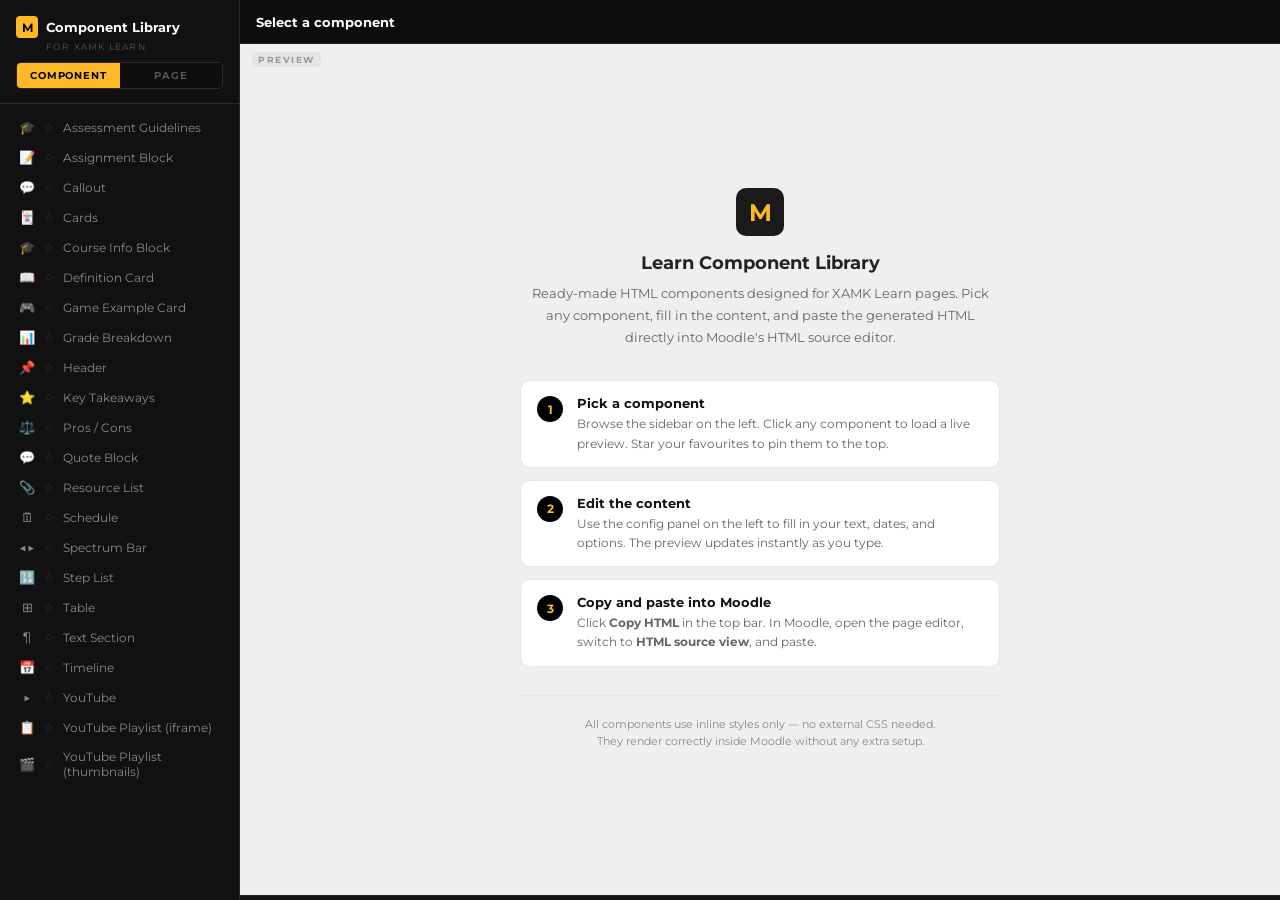
==== commit 4d538c6d: "Add Page Builder mode for composing multi-component pages Adds a two-tab mode strip (Component / Pag" ====
--- a/index.html
+++ b/index.html
@@ -151,6 +151,9 @@
     .ep-em:hover { background: #2A2A2A; }
     .emoji-btn { background: #222; border: 1px solid #2A2A2A; border-radius: 4px; cursor: pointer; font-size: 13px; padding: 2px 7px; margin-left: 4px; color: #555; transition: color 0.1s, border-color 0.1s; flex-shrink: 0; font-family: var(--ui); }
     .emoji-btn:hover { color: #ccc; border-color: #444; }
+    .mode-tab { flex:1; background:#0D0D0D; border:none; color:#555; font-family:var(--ui); font-size:10px; font-weight:700; letter-spacing:0.8px; text-transform:uppercase; padding:6px 0; cursor:pointer; transition:background 0.1s,color 0.1s; }
+    .mode-tab:hover { background:var(--sb-hover); color:#aaa; }
+    .mode-tab.mode-tab-active { background:var(--yellow); color:#000; }
   </style>
 </head>
 <body>
@@ -166,6 +169,10 @@
   <div id="sb-header">
     <div class="logo-row"><div class="logo-x">M</div><span class="logo-name">Component Library</span></div>
     <div class="logo-sub">For XAMK Learn</div>
+    <div id="mode-tabs" style="display:flex;margin-top:10px;border-radius:5px;overflow:hidden;border:1px solid #2A2A2A;">
+      <button id="tab-component" class="mode-tab mode-tab-active" onclick="setMode('component')">Component</button>
+      <button id="tab-page" class="mode-tab" onclick="setMode('page')">Page</button>
+    </div>
   </div>
   <div id="sb-nav"></div>
 </nav>
@@ -279,6 +286,16 @@
   C[def.id] = def;
 }
 
+function savePage() {
+  localStorage.setItem('mc-page', JSON.stringify(pageItems));
+}
+function loadPage() {
+  try {
+    const raw = localStorage.getItem('mc-page');
+    if (raw) pageItems = JSON.parse(raw);
+  } catch(e) { pageItems = []; }
+}
+
 // ── Favorites ──
 let favorites = new Set(JSON.parse(localStorage.getItem('mc-favorites') || '[]'));
 
@@ -318,7 +335,7 @@
     item.className = 'nav-item';
     item.dataset.id = def.id;
     item.innerHTML = `<span class="nav-icon">${def.icon || ''}</span><span class="nav-star${isFav ? ' fav' : ''}" title="${isFav ? 'Unfavourite' : 'Favourite'}">${isFav ? '★' : '☆'}</span>${def.name}`;
-    item.addEventListener('click', () => load(def.id));
+    item.addEventListener('click', () => { if (mode === 'page') addToPage(def.id); else load(def.id); });
     item.querySelector('.nav-star').addEventListener('click', e => toggleFavorite(def.id, e));
     return item;
   }
@@ -339,6 +356,156 @@
   }
 
   rest.forEach(d => nav.appendChild(makeItem(d)));
+}
+
+// ── Page Builder ──
+function setMode(m) {
+  mode = m;
+  document.getElementById('tab-component').classList.toggle('mode-tab-active', m === 'component');
+  document.getElementById('tab-page').classList.toggle('mode-tab-active', m === 'page');
+  if (m === 'component') {
+    document.getElementById('btn-copy').textContent = 'Copy HTML';
+    if (cur) load(cur);
+    else showWelcome();
+  } else {
+    cur = null;
+    editingItemUid = null;
+    document.querySelectorAll('.nav-item').forEach(el => el.classList.remove('active'));
+    showPageMode();
+  }
+}
+
+function showWelcome() {
+  document.getElementById('comp-title').textContent = 'Select a component';
+  document.getElementById('comp-desc').textContent = '';
+  document.getElementById('topbar-star').style.display = 'none';
+  document.getElementById('btn-copy').style.display = 'none';
+  document.getElementById('btn-reset').style.display = 'none';
+  document.getElementById('controls-panel').style.display = 'none';
+  document.getElementById('preview-frame').style.display = 'none';
+  document.getElementById('welcome').style.display = '';
+  document.getElementById('editor-panel').style.display = 'none';
+}
+
+function showPageMode() {
+  editingItemUid = null;
+  document.getElementById('comp-title').textContent = 'Page Builder';
+  document.getElementById('comp-desc').textContent = '— click sidebar to add';
+  document.getElementById('topbar-star').style.display = 'none';
+  document.getElementById('btn-reset').style.display = 'none';
+  document.getElementById('btn-copy').style.display = '';
+  document.getElementById('btn-copy').textContent = 'Copy Page HTML';
+  document.getElementById('welcome').style.display = 'none';
+  document.getElementById('preview-frame').style.display = 'block';
+  const edPanel = document.getElementById('editor-panel');
+  edPanel.style.display = 'flex';
+  if (!edPanel.classList.contains('_shown')) {
+    edPanel.classList.add('collapsed', '_shown');
+    rh.style.display = 'none';
+    document.getElementById('editor-toggle').textContent = '▲';
+  }
+  renderPageList();
+  renderPagePreview();
+}
+
+function renderPageList() {
+  const cp = document.getElementById('controls-panel');
+  cp.style.display = 'flex';
+  cp.style.flexDirection = 'column';
+  if (pageItems.length === 0) {
+    cp.innerHTML = `<div class="ctrl-header"><span class="ctrl-label">Page — 0 items</span><div class="ctrl-actions"><button class="btn btn-ghost" style="font-size:10px;padding:3px 8px;" onclick="clearPage()">Clear</button></div></div><div style="padding:16px 14px;font-size:12px;color:#444;text-align:center;line-height:1.7;">Click any component in the sidebar<br>to add it to the page.</div>`;
+    return;
+  }
+  const rows = pageItems.map((item, idx) => {
+    const comp = C[item.compId];
+    const label = comp ? comp.name : item.compId;
+    const icon  = comp ? (comp.icon || '') : '';
+    const isStatic = comp && comp.code !== undefined;
+    return `<div class="ctrl-row" draggable="true" data-drag-i="${idx}" data-drop-i="${idx}" style="padding:5px 14px;gap:8px;border-bottom:1px solid #1E1E1E;">` +
+      `<span class="ctrl-drag">⠿</span>` +
+      `<span style="font-size:14px;flex-shrink:0">${icon}</span>` +
+      `<span style="font-size:12px;color:#ccc;flex:1;min-width:0;overflow:hidden;text-overflow:ellipsis;white-space:nowrap;">${esc(label)}</span>` +
+      (isStatic ? '' : `<button class="ctrl-btn ctrl-btn-action" style="font-size:10px;padding:2px 7px;" data-page-action="edit" data-uid="${item.uid}">Edit</button>`) +
+      `<button class="ctrl-btn-x" data-page-action="remove" data-uid="${item.uid}" title="Remove">✕</button>` +
+      `</div>`;
+  }).join('');
+  cp.innerHTML = `<div class="ctrl-header"><span class="ctrl-label">Page — ${pageItems.length} item${pageItems.length !== 1 ? 's' : ''}</span><div class="ctrl-actions"><button class="btn btn-ghost" style="font-size:10px;padding:3px 8px;" onclick="clearPage()">Clear</button></div></div><div class="ctrl-rows" style="padding:0;">${rows}</div>`;
+}
+
+function renderPagePreview() {
+  const html = pageItems.map(item => {
+    const comp = C[item.compId];
+    if (!comp) return '';
+    return comp.code !== undefined ? comp.code : comp.gen(item.state);
+  }).join('\n');
+  document.getElementById('code-editor').value = html;
+  renderPreview(html);
+}
+
+function addToPage(compId) {
+  const comp = C[compId];
+  if (!comp) return;
+  const uid = 'pi_' + Date.now() + '_' + Math.floor(Math.random() * 10000);
+  const state = (comp.code !== undefined) ? null : clone(comp.def);
+  pageItems.push({ uid, compId, state });
+  savePage();
+  showPageMode();
+}
+
+function removePageItem(uid) {
+  pageItems = pageItems.filter(p => p.uid !== uid);
+  savePage();
+  showPageMode();
+}
+
+function clearPage() {
+  if (pageItems.length && !confirm('Remove all items from the page?')) return;
+  pageItems = [];
+  savePage();
+  showPageMode();
+}
+
+function startEditingItem(uid) {
+  editingItemUid = uid;
+  const item = pageItems.find(p => p.uid === uid);
+  if (!item) return;
+  const comp = C[item.compId];
+  document.getElementById('comp-title').textContent = comp.name;
+  document.getElementById('comp-desc').textContent = '— editing page item';
+  document.getElementById('topbar-star').style.display = 'none';
+  document.getElementById('btn-reset').style.display = '';
+  document.getElementById('btn-copy').style.display = 'none';
+  const cp = document.getElementById('controls-panel');
+  cp.style.display = 'flex';
+  cp.style.flexDirection = 'column';
+  cp.innerHTML = `<div class="ctrl-header" style="background:#0D0D0D;"><button class="ctrl-btn ctrl-btn-action" onclick="stopEditingItem()" style="font-size:10px;padding:2px 8px;">← Back</button><span class="ctrl-label" style="margin-left:6px;">${esc(comp.name)}</span></div>` + comp.ctrl(item.state);
+  attachEmojiTriggers();
+  const code = comp.gen(item.state);
+  const preview = comp.preview ? comp.preview(item.state) : code;
+  document.getElementById('code-editor').value = code;
+  renderPreview(preview);
+  document.getElementById('preview-frame').style.display = 'block';
+  document.getElementById('welcome').style.display = 'none';
+  document.getElementById('editor-panel').style.display = 'flex';
+}
+
+function stopEditingItem() {
+  editingItemUid = null;
+  showPageMode();
+}
+
+function regenPageItem() {
+  const item = pageItems.find(p => p.uid === editingItemUid);
+  if (!item) return;
+  const comp = C[item.compId];
+  const cp = document.getElementById('controls-panel');
+  cp.innerHTML = `<div class="ctrl-header" style="background:#0D0D0D;"><button class="ctrl-btn ctrl-btn-action" onclick="stopEditingItem()" style="font-size:10px;padding:2px 8px;">← Back</button><span class="ctrl-label" style="margin-left:6px;">${esc(comp.name)}</span></div>` + comp.ctrl(item.state);
+  attachEmojiTriggers();
+  const code = comp.gen(item.state);
+  const preview = comp.preview ? comp.preview(item.state) : code;
+  document.getElementById('code-editor').value = code;
+  renderPreview(preview);
+  savePage();
 }
 
 // ── Emoji Picker ──
@@ -417,6 +584,9 @@
 // ── Engine ──
 const states = {};
 let cur = null;
+let mode = 'component';
+let pageItems = [];
+let editingItemUid = null;
 
 function getState(id) {
   if (!states[id]) states[id] = clone(C[id].def);
@@ -424,6 +594,7 @@
 }
 
 function load(id) {
+  if (mode === 'page') { addToPage(id); return; }
   cur = id;
   const comp = C[id];
   document.querySelectorAll('.nav-item').forEach(el => el.classList.remove('active'));
@@ -483,26 +654,34 @@
 
 // Controls input
 document.getElementById('controls-panel').addEventListener('input', e => {
-  if (!cur || C[cur].code !== undefined) return;
+  let _comp, _st, _isPageItem = false;
+  if (mode === 'page' && editingItemUid) {
+    const item = pageItems.find(p => p.uid === editingItemUid);
+    if (!item || !C[item.compId]) return;
+    _comp = C[item.compId]; _st = item.state; _isPageItem = true;
+  } else {
+    if (!cur || C[cur].code !== undefined) return;
+    _comp = C[cur]; _st = getState(cur);
+  }
   const el = e.target;
   const f = el.dataset.f;
   const i = parseInt(el.dataset.i);
-  const st = getState(cur);
-  const comp = C[cur];
-
-  if (comp.onInput) {
-    const needsRegen = comp.onInput(st, f, i, el);
-    if (needsRegen === true) { regen(); return; }
-  }
-
-  // Update preview + code without full regen (preserves focus)
-  const code = comp.gen(st);
+
+  if (_comp.onInput) {
+    const needsRegen = _comp.onInput(_st, f, i, el);
+    if (needsRegen === true) {
+      if (_isPageItem) { savePage(); regenPageItem(); } else regen();
+      return;
+    }
+  }
+
+  const code = _comp.gen(_st);
   document.getElementById('code-editor').value = code;
-  renderPreview(code);
-
-  // Special post-input hook for grade-breakdown weight pill
-  if (cur === 'grade-breakdown' && f === 'weight') {
-    const t = st.rows.reduce((s,r) => s + Number(r.weight), 0);
+  renderPreview(_comp.preview ? _comp.preview(_st) : code);
+  if (_isPageItem) savePage();
+
+  if (_comp.id === 'grade-breakdown' && f === 'weight') {
+    const t = _st.rows.reduce((s,r) => s + Number(r.weight), 0);
     const pill = document.querySelector('.ctrl-total');
     if (pill) {
       const ok = t === 100;
@@ -515,15 +694,28 @@
 
 // Controls button clicks
 document.getElementById('controls-panel').addEventListener('click', e => {
-  if (!cur || C[cur].code !== undefined) return;
+  const pageBtn = e.target.closest('[data-page-action]');
+  if (pageBtn) {
+    const act = pageBtn.dataset.pageAction, uid = pageBtn.dataset.uid;
+    if (act === 'edit') startEditingItem(uid);
+    if (act === 'remove') removePageItem(uid);
+    return;
+  }
+  let _comp, _st, _isPageItem = false;
+  if (mode === 'page' && editingItemUid) {
+    const item = pageItems.find(p => p.uid === editingItemUid);
+    if (!item || !C[item.compId]) return;
+    _comp = C[item.compId]; _st = item.state; _isPageItem = true;
+  } else {
+    if (!cur || C[cur].code !== undefined) return;
+    _comp = C[cur]; _st = getState(cur);
+  }
   const btn = e.target.closest('[data-action]');
   if (!btn) return;
   const act = btn.dataset.action;
   const i = parseInt(btn.dataset.i);
-  const st = getState(cur);
-  const comp = C[cur];
-  if (comp.onClick) comp.onClick(st, act, i);
-  regen();
+  if (_comp.onClick) _comp.onClick(_st, act, i);
+  if (_isPageItem) { savePage(); regenPageItem(); } else regen();
 });
 
 // Controls drag-to-reorder
@@ -549,12 +741,21 @@
 _cp.addEventListener('drop', e => {
   _cp.querySelectorAll('.drag-over').forEach(el => el.classList.remove('drag-over'));
   const row = e.target.closest('[data-drop-i]');
-  if (!row || _dragFrom === null || !cur || C[cur].code !== undefined) { _dragFrom = null; return; }
+  if (!row || _dragFrom === null) { _dragFrom = null; return; }
   e.preventDefault();
   const toI = parseInt(row.dataset.dropI);
-  if (toI !== _dragFrom && C[cur].onDrop) C[cur].onDrop(getState(cur), _dragFrom, toI);
+  if (mode === 'page' && editingItemUid === null) {
+    if (toI !== _dragFrom) {
+      pageItems.splice(toI, 0, pageItems.splice(_dragFrom, 1)[0]);
+      savePage();
+      showPageMode();
+    }
+  } else {
+    if (!cur || C[cur].code !== undefined) { _dragFrom = null; return; }
+    if (toI !== _dragFrom && C[cur].onDrop) C[cur].onDrop(getState(cur), _dragFrom, toI);
+    regen();
+  }
   _dragFrom = null;
-  regen();
 });
 _cp.addEventListener('dragend', () => {
   _cp.querySelectorAll('.drag-over').forEach(el => el.classList.remove('drag-over'));
@@ -579,6 +780,7 @@
 function copyCode() {
   navigator.clipboard.writeText(document.getElementById('code-editor').value).then(() => {
     const t = document.getElementById('toast');
+    t.textContent = (mode === 'page' && !editingItemUid) ? '✓ Page HTML copied' : '✓ Copied to clipboard';
     t.classList.add('show');
     setTimeout(() => t.classList.remove('show'), 2000);
   });
@@ -586,6 +788,14 @@
 
 // Reset
 function resetComp() {
+  if (mode === 'page' && editingItemUid) {
+    const item = pageItems.find(p => p.uid === editingItemUid);
+    if (!item) return;
+    item.state = clone(C[item.compId].def);
+    savePage();
+    regenPageItem();
+    return;
+  }
   if (!cur) return;
   if (C[cur].code !== undefined) { setEditor(C[cur].code); }
   else { states[cur] = clone(C[cur].def); regen(); }
@@ -609,8 +819,9 @@
   const loaderText = document.getElementById('loader-text');
   const loader = document.getElementById('loader');
 
+  const cb = `?v=${Date.now()}`;
   try {
-    const cssRes = await fetch('moodle-base.css');
+    const cssRes = await fetch(`moodle-base.css${cb}`);
     const cssText = await cssRes.text();
     OPEN = `<!DOCTYPE html><html><head><meta charset="UTF-8"><link href="https://fonts.googleapis.com/css2?family=Open+Sans:wght@400;600&family=Montserrat:wght@400;600;700&display=swap" rel="stylesheet"><style>${cssText}<\/style></head><body>`;
   } catch(e) {
@@ -619,7 +830,7 @@
 
   let ids;
   try {
-    const res = await fetch('components/manifest.json');
+    const res = await fetch(`components/manifest.json${cb}`);
     ids = await res.json();
   } catch(e) {
     loaderText.textContent = 'Failed to load manifest';
@@ -632,7 +843,7 @@
   for (let idx = 0; idx < ids.length; idx++) {
     const id = ids[idx];
     try {
-      const res = await fetch(`components/${id}.js`);
+      const res = await fetch(`components/${id}.js${cb}`);
       const text = await res.text();
       new Function('register','esc','escA','ytVideoId','ytPlaylistId','ytThumb','ytIdBadge', text)(
         register, esc, escA, ytVideoId, ytPlaylistId, ytThumb, ytIdBadge
@@ -646,6 +857,7 @@
   }
 
   buildSidebar();
+  loadPage();
 
   loader.classList.add('fade-out');
   setTimeout(() => { loader.style.display = 'none'; }, 420);
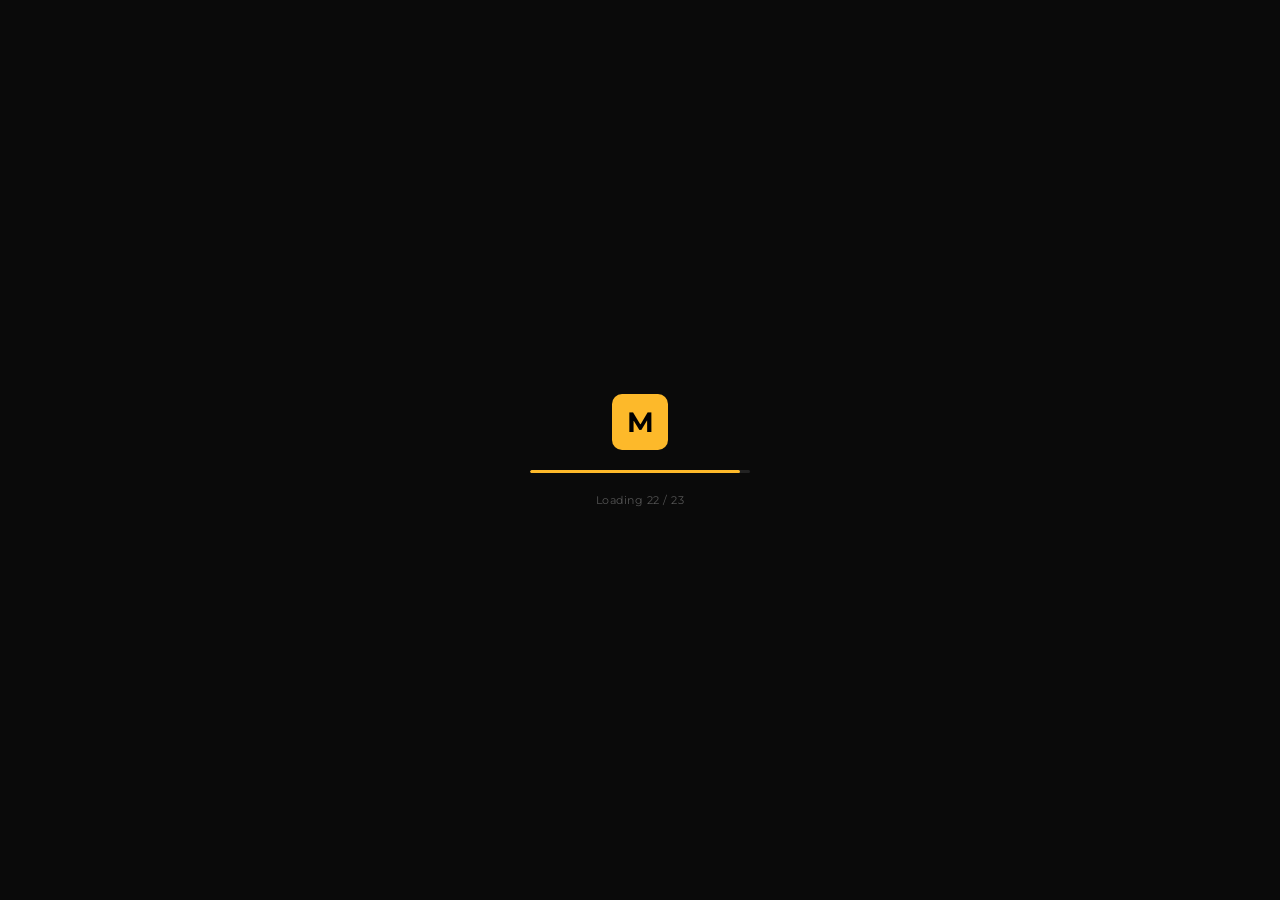
==== commit 472b4387: "Improve sidebar readability and active state styling Nav items default to #ccc (near-white) instead " ====
--- a/index.html
+++ b/index.html
@@ -56,12 +56,12 @@
     #sb-nav { overflow-y: auto; flex: 1; padding: 8px 0 16px; }
     #sb-nav::-webkit-scrollbar { width: 3px; }
     #sb-nav::-webkit-scrollbar-thumb { background: #333; border-radius: 2px; }
-    .nav-group { font-size: 9px; font-weight: 700; letter-spacing: 1.8px; text-transform: uppercase; color: #444; padding: 12px 16px 4px; }
-    .nav-item { display: flex; align-items: center; gap: 9px; padding: 7px 16px; cursor: pointer; border-left: 3px solid transparent; font-size: 12px; color: #888; transition: background 0.1s, color 0.1s; }
-    .nav-item:hover { background: var(--sb-hover); color: #bbb; }
-    .nav-item.active { background: var(--sb-active); border-left-color: var(--yellow); color: #fff; }
+    .nav-group { font-size: 9px; font-weight: 700; letter-spacing: 1.8px; text-transform: uppercase; color: #555; padding: 12px 16px 4px; }
+    .nav-item { display: flex; align-items: center; gap: 9px; padding: 7px 16px; cursor: pointer; border-left: 3px solid transparent; font-size: 12px; color: #ccc; transition: background 0.1s, color 0.1s; }
+    .nav-item:hover { background: var(--sb-hover); color: #fff; }
+    .nav-item.active { background: #00A89D; border-left-color: transparent; color: #fff; font-weight: 700; }
     .nav-icon { font-size: 13px; width: 16px; text-align: center; flex-shrink: 0; }
-    .nav-star { font-size: 11px; flex-shrink: 0; cursor: pointer; color: #333; transition: color 0.1s; line-height: 1; padding: 2px; margin: -2px; }
+    .nav-star { font-size: 11px; flex-shrink: 0; cursor: pointer; color: #444; transition: color 0.1s; line-height: 1; padding: 2px; margin: -2px; }
     .nav-star:hover { color: var(--yellow); }
     .nav-star.fav { color: var(--yellow); }
 
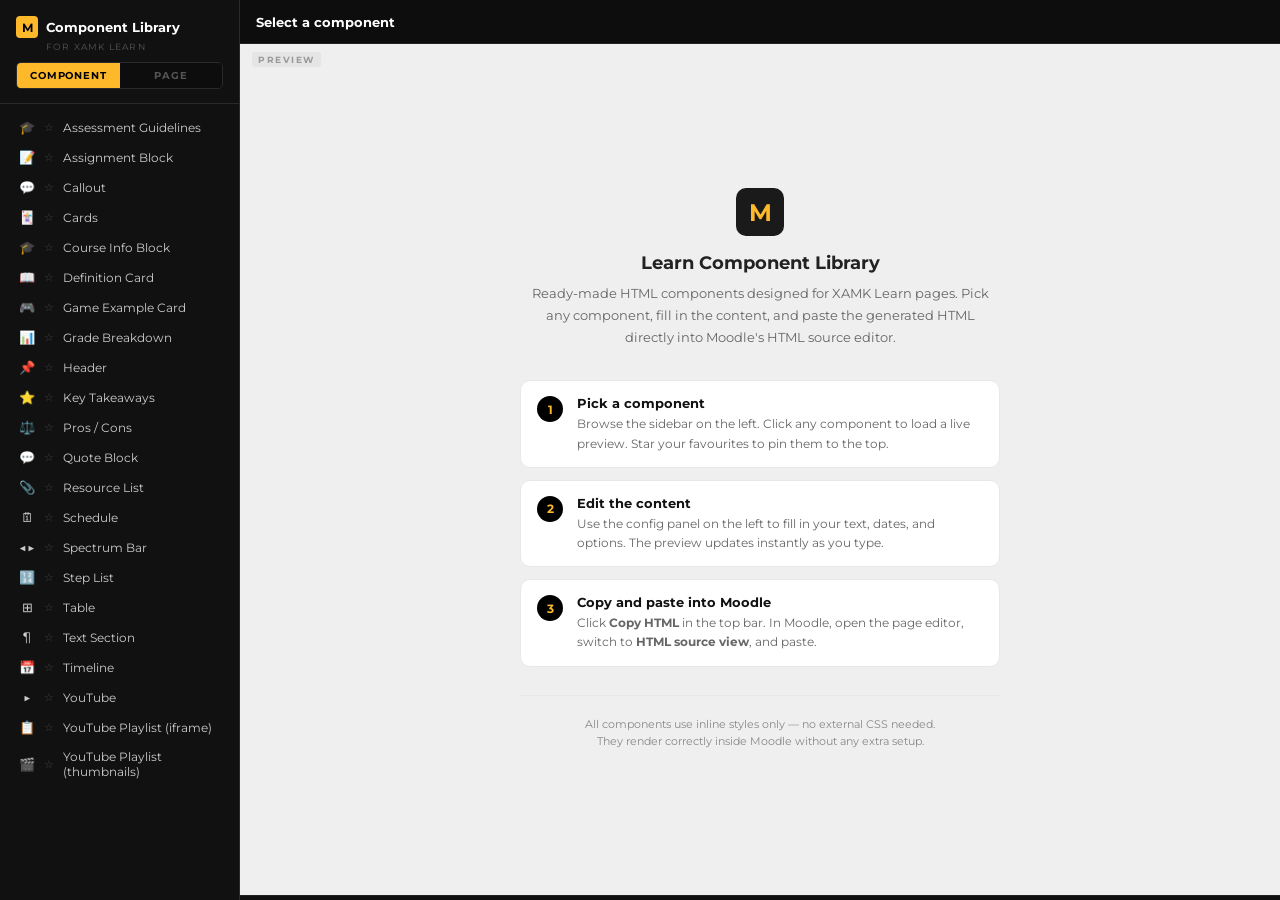
==== commit 8c7105e8: "Improve Page Builder with multi-page support and component picker - Page Builder: add multi-page sup" ====
--- a/index.html
+++ b/index.html
@@ -154,6 +154,64 @@
     .mode-tab { flex:1; background:#0D0D0D; border:none; color:#555; font-family:var(--ui); font-size:10px; font-weight:700; letter-spacing:0.8px; text-transform:uppercase; padding:6px 0; cursor:pointer; transition:background 0.1s,color 0.1s; }
     .mode-tab:hover { background:var(--sb-hover); color:#aaa; }
     .mode-tab.mode-tab-active { background:var(--yellow); color:#000; }
+
+  /* Page Builder — add slot & picker */
+  .page-add-slot {
+    display: flex;
+    align-items: center;
+    justify-content: center;
+    gap: 6px;
+    margin: 8px 14px;
+    padding: 7px 14px;
+    border: 1px solid #2A4A2A;
+    border-radius: 5px;
+    cursor: pointer;
+    color: #90EE90;
+    background: #1A2A1A;
+    font-size: 11px;
+    font-weight: 600;
+    font-family: var(--ui);
+    letter-spacing: 0.5px;
+    transition: border-color 0.15s, background 0.15s, color 0.15s;
+  }
+  .page-add-slot:hover {
+    border-color: #4A8A4A;
+    background: #223A22;
+    color: #B8FFB8;
+  }
+  .page-picker-wrap {
+    padding: 10px 14px 12px;
+    border-top: 1px solid #1E1E1E;
+  }
+  .page-picker-hdr {
+    display: flex;
+    align-items: center;
+    justify-content: space-between;
+    margin-bottom: 8px;
+  }
+  .page-picker-pills {
+    display: flex;
+    flex-wrap: wrap;
+    gap: 5px;
+  }
+  .page-picker-pill {
+    font-family: var(--ui);
+    font-size: 11px;
+    font-weight: 500;
+    padding: 4px 10px;
+    border-radius: 20px;
+    border: 1px solid #2A2A2A;
+    background: #161616;
+    color: #aaa;
+    cursor: pointer;
+    white-space: nowrap;
+    transition: border-color 0.1s, color 0.1s, background 0.1s;
+  }
+  .page-picker-pill:hover {
+    border-color: #FDB92A;
+    color: #FDB92A;
+    background: #1A1600;
+  }
   </style>
 </head>
 <body>
@@ -286,14 +344,27 @@
   C[def.id] = def;
 }
 
+function curPage() { return pages[currentPageIdx]; }
+
 function savePage() {
-  localStorage.setItem('mc-page', JSON.stringify(pageItems));
+  localStorage.setItem('mc-pages-v2', JSON.stringify({ pages, currentPageIdx }));
 }
 function loadPage() {
   try {
-    const raw = localStorage.getItem('mc-page');
-    if (raw) pageItems = JSON.parse(raw);
-  } catch(e) { pageItems = []; }
+    const raw = localStorage.getItem('mc-pages-v2');
+    if (raw) {
+      const d = JSON.parse(raw);
+      pages = d.pages || [{ name: 'Page 1', items: [] }];
+      currentPageIdx = Math.min(d.currentPageIdx || 0, pages.length - 1);
+      return;
+    }
+    // Migrate from old single-page format
+    const old = localStorage.getItem('mc-page');
+    if (old) pages = [{ name: 'Page 1', items: JSON.parse(old) }];
+  } catch(e) {
+    pages = [{ name: 'Page 1', items: [] }];
+    currentPageIdx = 0;
+  }
 }
 
 // ── Favorites ──
@@ -365,12 +436,13 @@
   document.getElementById('tab-page').classList.toggle('mode-tab-active', m === 'page');
   if (m === 'component') {
     document.getElementById('btn-copy').textContent = 'Copy HTML';
+    buildSidebar();
     if (cur) load(cur);
     else showWelcome();
   } else {
     cur = null;
     editingItemUid = null;
-    document.querySelectorAll('.nav-item').forEach(el => el.classList.remove('active'));
+    buildPageSidebar();
     showPageMode();
   }
 }
@@ -390,7 +462,7 @@
 function showPageMode() {
   editingItemUid = null;
   document.getElementById('comp-title').textContent = 'Page Builder';
-  document.getElementById('comp-desc').textContent = '— click sidebar to add';
+  document.getElementById('comp-desc').textContent = '— use + to add components';
   document.getElementById('topbar-star').style.display = 'none';
   document.getElementById('btn-reset').style.display = 'none';
   document.getElementById('btn-copy').style.display = '';
@@ -412,11 +484,8 @@
   const cp = document.getElementById('controls-panel');
   cp.style.display = 'flex';
   cp.style.flexDirection = 'column';
-  if (pageItems.length === 0) {
-    cp.innerHTML = `<div class="ctrl-header"><span class="ctrl-label">Page — 0 items</span><div class="ctrl-actions"><button class="btn btn-ghost" style="font-size:10px;padding:3px 8px;" onclick="clearPage()">Clear</button></div></div><div style="padding:16px 14px;font-size:12px;color:#444;text-align:center;line-height:1.7;">Click any component in the sidebar<br>to add it to the page.</div>`;
-    return;
-  }
-  const rows = pageItems.map((item, idx) => {
+  const items = curPage().items;
+  const rows = items.map((item, idx) => {
     const comp = C[item.compId];
     const label = comp ? comp.name : item.compId;
     const icon  = comp ? (comp.icon || '') : '';
@@ -429,45 +498,172 @@
       `<button class="ctrl-btn-x" data-page-action="remove" data-uid="${item.uid}" title="Remove">✕</button>` +
       `</div>`;
   }).join('');
-  cp.innerHTML = `<div class="ctrl-header"><span class="ctrl-label">Page — ${pageItems.length} item${pageItems.length !== 1 ? 's' : ''}</span><div class="ctrl-actions"><button class="btn btn-ghost" style="font-size:10px;padding:3px 8px;" onclick="clearPage()">Clear</button></div></div><div class="ctrl-rows" style="padding:0;">${rows}</div>`;
+  const addSlot = pickerOpen
+    ? buildPickerHTML()
+    : `<button class="page-add-slot" data-page-slot="open"><span style="font-size:16px;line-height:1;">+</span> Add component</button>`;
+  cp.innerHTML =
+    `<div class="ctrl-header"><span class="ctrl-label">${pages.length > 1 ? esc(curPage().name) + ' — ' : ''}${items.length} item${items.length !== 1 ? 's' : ''}</span>` +
+    `<div class="ctrl-actions"><button class="btn btn-ghost" style="font-size:10px;padding:3px 8px;" onclick="clearPage()">Clear</button></div></div>` +
+    `<div class="ctrl-rows" style="padding:0;">${rows}</div>` +
+    addSlot;
+}
+
+function buildPickerHTML() {
+  const GROUP_ORDER = ['Layout','Callouts','Cards','Lists','Teaching','Course Info','Timeline','Media'];
+  const groups = {};
+  Object.values(C).forEach(comp => {
+    const g = comp.group || 'Other';
+    if (!groups[g]) groups[g] = [];
+    groups[g].push(comp);
+  });
+  const ordered = [...GROUP_ORDER.filter(g => groups[g]), ...Object.keys(groups).filter(g => !GROUP_ORDER.includes(g))];
+  const pills = ordered.flatMap(g => groups[g]).map(comp =>
+    `<button class="page-picker-pill" data-add-comp="${esc(comp.id)}">${comp.icon ? comp.icon + ' ' : ''}${esc(comp.name)}</button>`
+  ).join('');
+  return `<div class="page-picker-wrap">
+    <div class="page-picker-hdr">
+      <span style="font-size:9px;font-weight:700;letter-spacing:1.5px;text-transform:uppercase;color:#555;">Choose component</span>
+    </div>
+    <div class="page-picker-pills">${pills}</div>
+    <div style="padding-top:10px;text-align:center;">
+      <button data-page-slot="close" style="background:none;border:none;cursor:pointer;font-family:var(--ui);font-size:11px;color:#555;text-decoration:underline;text-underline-offset:3px;">Cancel</button>
+    </div>
+  </div>`;
 }
 
 function renderPagePreview() {
-  const html = pageItems.map(item => {
+  const html = curPage().items.map(item => {
     const comp = C[item.compId];
     if (!comp) return '';
     return comp.code !== undefined ? comp.code : comp.gen(item.state);
-  }).join('\n');
+  }).join('\n<hr style="border:none;border-top:2px solid #E8E8E8;margin:24px 0;">\n');
   document.getElementById('code-editor').value = html;
   renderPreview(html);
 }
 
 function addToPage(compId) {
+  pickerOpen = false;
   const comp = C[compId];
   if (!comp) return;
   const uid = 'pi_' + Date.now() + '_' + Math.floor(Math.random() * 10000);
   const state = (comp.code !== undefined) ? null : clone(comp.def);
-  pageItems.push({ uid, compId, state });
+  curPage().items.push({ uid, compId, state });
   savePage();
   showPageMode();
 }
 
 function removePageItem(uid) {
-  pageItems = pageItems.filter(p => p.uid !== uid);
+  curPage().items = curPage().items.filter(p => p.uid !== uid);
   savePage();
   showPageMode();
 }
 
 function clearPage() {
-  if (pageItems.length && !confirm('Remove all items from the page?')) return;
-  pageItems = [];
+  if (curPage().items.length && !confirm('Remove all items from the page?')) return;
+  curPage().items = [];
   savePage();
   showPageMode();
 }
 
+function addPage() {
+  pages.push({ name: `Page ${pages.length + 1}`, items: [] });
+  currentPageIdx = pages.length - 1;
+  savePage();
+  buildPageSidebar();
+  showPageMode();
+}
+
+function switchPage(idx) {
+  if (editingItemUid) stopEditingItem();
+  currentPageIdx = idx;
+  savePage();
+  buildPageSidebar();
+  showPageMode();
+}
+
+function deletePage(idx) {
+  if (pages.length <= 1) return;
+  if (!confirm(`Delete "${pages[idx].name}"?`)) return;
+  pages.splice(idx, 1);
+  if (currentPageIdx >= pages.length) currentPageIdx = pages.length - 1;
+  savePage();
+  buildPageSidebar();
+  showPageMode();
+}
+
+function renamePage(idx, name) {
+  const trimmed = name.trim();
+  if (trimmed) pages[idx].name = trimmed;
+  savePage();
+  buildPageSidebar();
+}
+
+function buildPageSidebar() {
+  const nav = document.getElementById('sb-nav');
+  nav.innerHTML = '';
+  pages.forEach((page, idx) => {
+    const item = document.createElement('div');
+    item.className = 'nav-item' + (idx === currentPageIdx ? ' active' : '');
+
+    const nameSpan = document.createElement('span');
+    nameSpan.style.cssText = 'flex:1;min-width:0;overflow:hidden;text-overflow:ellipsis;white-space:nowrap;outline:none;';
+    nameSpan.textContent = page.name;
+    nameSpan.title = 'Double-click to rename';
+
+    nameSpan.addEventListener('dblclick', (e) => {
+      e.stopPropagation();
+      nameSpan.contentEditable = 'true';
+      nameSpan.style.background = '#222';
+      nameSpan.style.borderRadius = '3px';
+      nameSpan.style.padding = '0 3px';
+      nameSpan.focus();
+      const range = document.createRange();
+      range.selectNodeContents(nameSpan);
+      const sel = window.getSelection();
+      sel.removeAllRanges();
+      sel.addRange(range);
+    });
+
+    const commitRename = () => {
+      nameSpan.contentEditable = 'false';
+      nameSpan.style.background = '';
+      nameSpan.style.borderRadius = '';
+      nameSpan.style.padding = '';
+      renamePage(idx, nameSpan.textContent);
+    };
+    nameSpan.addEventListener('blur', commitRename);
+    nameSpan.addEventListener('keydown', (e) => {
+      if (e.key === 'Enter') { e.preventDefault(); nameSpan.blur(); }
+      if (e.key === 'Escape') { nameSpan.textContent = page.name; nameSpan.blur(); }
+    });
+
+    item.innerHTML = `<span class="nav-icon">📄</span>`;
+    item.appendChild(nameSpan);
+    if (pages.length > 1) {
+      const x = document.createElement('span');
+      x.className = 'ctrl-btn-x';
+      x.style.cssText = 'font-size:13px;margin-left:auto;flex-shrink:0;padding:0 2px;';
+      x.title = 'Delete page';
+      x.textContent = '✕';
+      item.appendChild(x);
+    }
+    item.addEventListener('click', (e) => {
+      if (e.target.closest('.ctrl-btn-x')) { deletePage(idx); return; }
+      if (nameSpan.contentEditable === 'true') return;
+      switchPage(idx);
+    });
+    nav.appendChild(item);
+  });
+  const footer = document.createElement('div');
+  footer.style.cssText = 'padding:8px 14px;';
+  footer.innerHTML = `<button class="ctrl-btn ctrl-btn-add" style="width:100%;padding:5px 0;font-size:11px;">+ New Page</button>`;
+  footer.querySelector('button').addEventListener('click', addPage);
+  nav.appendChild(footer);
+}
+
 function startEditingItem(uid) {
   editingItemUid = uid;
-  const item = pageItems.find(p => p.uid === uid);
+  const item = curPage().items.find(p => p.uid === uid);
   if (!item) return;
   const comp = C[item.compId];
   document.getElementById('comp-title').textContent = comp.name;
@@ -491,11 +687,12 @@
 
 function stopEditingItem() {
   editingItemUid = null;
+  pickerOpen = false;
   showPageMode();
 }
 
 function regenPageItem() {
-  const item = pageItems.find(p => p.uid === editingItemUid);
+  const item = curPage().items.find(p => p.uid === editingItemUid);
   if (!item) return;
   const comp = C[item.compId];
   const cp = document.getElementById('controls-panel');
@@ -585,7 +782,9 @@
 const states = {};
 let cur = null;
 let mode = 'component';
-let pageItems = [];
+let pages = [{ name: 'Page 1', items: [] }];
+let currentPageIdx = 0;
+let pickerOpen = false;
 let editingItemUid = null;
 
 function getState(id) {
@@ -656,7 +855,7 @@
 document.getElementById('controls-panel').addEventListener('input', e => {
   let _comp, _st, _isPageItem = false;
   if (mode === 'page' && editingItemUid) {
-    const item = pageItems.find(p => p.uid === editingItemUid);
+    const item = curPage().items.find(p => p.uid === editingItemUid);
     if (!item || !C[item.compId]) return;
     _comp = C[item.compId]; _st = item.state; _isPageItem = true;
   } else {
@@ -694,6 +893,20 @@
 
 // Controls button clicks
 document.getElementById('controls-panel').addEventListener('click', e => {
+  // Picker open/close
+  const slotEl = e.target.closest('[data-page-slot]');
+  if (slotEl && mode === 'page' && !editingItemUid) {
+    pickerOpen = slotEl.dataset.pageSlot === 'open';
+    renderPageList();
+    return;
+  }
+  // Picker pill selection
+  const pillEl = e.target.closest('[data-add-comp]');
+  if (pillEl) {
+    pickerOpen = false;
+    addToPage(pillEl.dataset.addComp);
+    return;
+  }
   const pageBtn = e.target.closest('[data-page-action]');
   if (pageBtn) {
     const act = pageBtn.dataset.pageAction, uid = pageBtn.dataset.uid;
@@ -703,7 +916,7 @@
   }
   let _comp, _st, _isPageItem = false;
   if (mode === 'page' && editingItemUid) {
-    const item = pageItems.find(p => p.uid === editingItemUid);
+    const item = curPage().items.find(p => p.uid === editingItemUid);
     if (!item || !C[item.compId]) return;
     _comp = C[item.compId]; _st = item.state; _isPageItem = true;
   } else {
@@ -746,7 +959,7 @@
   const toI = parseInt(row.dataset.dropI);
   if (mode === 'page' && editingItemUid === null) {
     if (toI !== _dragFrom) {
-      pageItems.splice(toI, 0, pageItems.splice(_dragFrom, 1)[0]);
+      curPage().items.splice(toI, 0, curPage().items.splice(_dragFrom, 1)[0]);
       savePage();
       showPageMode();
     }
@@ -789,7 +1002,7 @@
 // Reset
 function resetComp() {
   if (mode === 'page' && editingItemUid) {
-    const item = pageItems.find(p => p.uid === editingItemUid);
+    const item = curPage().items.find(p => p.uid === editingItemUid);
     if (!item) return;
     item.state = clone(C[item.compId].def);
     savePage();
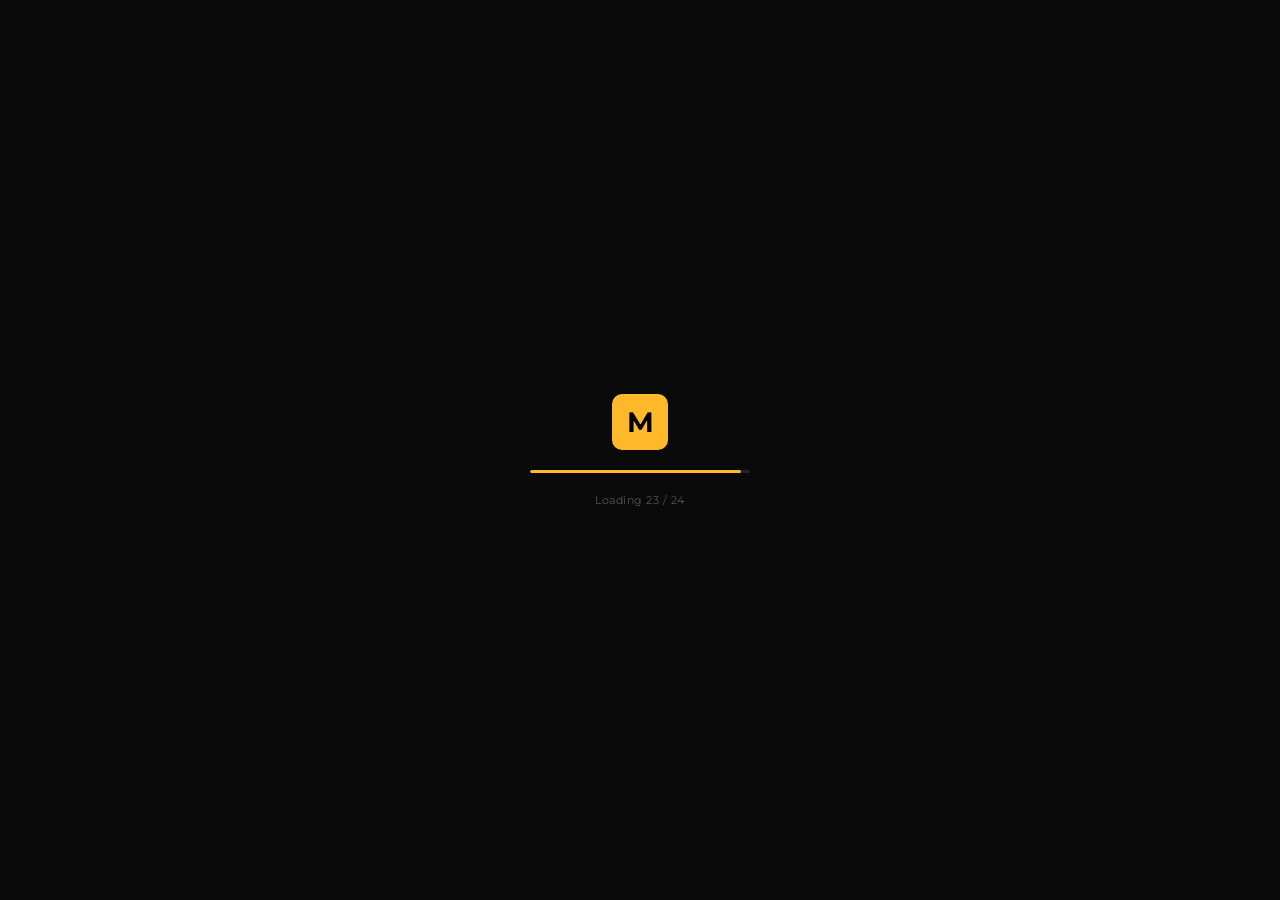
==== commit 2156dd99: "Make component output div-free and add rich text to prose fields Two changes to how components rende" ====
--- a/index.html
+++ b/index.html
@@ -105,6 +105,9 @@
     .ci-grow { flex: 1; min-width: 0; }
     .ci-med { flex: 2; min-width: 0; }
     .ci-wide { flex: 3; min-width: 0; }
+    /* Prose fields: single-line tall by default, grown to fit by autoGrow() */
+    .ci-prose { resize: none; overflow: hidden; line-height: 1.45; }
+    .ctrl-row:has(.ci-prose) { align-items: flex-start; }
 
     /* PREVIEW */
     #preview-panel { flex: 1; overflow: hidden; background: #EFEFEF; position: relative; min-height: 0; }
@@ -306,6 +309,13 @@
 // ── Helpers ──
 const esc = s => String(s).replace(/&/g,'&amp;').replace(/</g,'&lt;').replace(/>/g,'&gt;').replace(/"/g,'&quot;');
 const escA = s => String(s).replace(/"/g,'&quot;').replace(/'/g,'&#39;');
+// Prose fields: escape first (so typed markup stays inert), then turn the
+// **bold** / *italic* / __underline__ markers and newlines into real tags.
+const fmt = s => esc(s)
+  .replace(/\*\*(.+?)\*\*/g, '<strong>$1</strong>')
+  .replace(/__(.+?)__/g, '<u>$1</u>')
+  .replace(/\*(.+?)\*/g, '<em>$1</em>')
+  .replace(/\n/g, '<br>');
 const clone = o => JSON.parse(JSON.stringify(o));
 let OPEN = '';
 const CLOSE = `<\/body><\/html>`;
@@ -676,6 +686,7 @@
   cp.style.flexDirection = 'column';
   cp.innerHTML = `<div class="ctrl-header" style="background:#0D0D0D;"><button class="ctrl-btn ctrl-btn-action" onclick="stopEditingItem()" style="font-size:10px;padding:2px 8px;">← Back</button><span class="ctrl-label" style="margin-left:6px;">${esc(comp.name)}</span></div>` + comp.ctrl(item.state);
   attachEmojiTriggers();
+  autoGrowAll();
   const code = comp.gen(item.state);
   const preview = comp.preview ? comp.preview(item.state) : code;
   document.getElementById('code-editor').value = code;
@@ -698,6 +709,7 @@
   const cp = document.getElementById('controls-panel');
   cp.innerHTML = `<div class="ctrl-header" style="background:#0D0D0D;"><button class="ctrl-btn ctrl-btn-action" onclick="stopEditingItem()" style="font-size:10px;padding:2px 8px;">← Back</button><span class="ctrl-label" style="margin-left:6px;">${esc(comp.name)}</span></div>` + comp.ctrl(item.state);
   attachEmojiTriggers();
+  autoGrowAll();
   const code = comp.gen(item.state);
   const preview = comp.preview ? comp.preview(item.state) : code;
   document.getElementById('code-editor').value = code;
@@ -821,6 +833,7 @@
     cp.style.display = 'flex'; cp.style.flexDirection = 'column';
     cp.innerHTML = comp.ctrl(getState(id));
     attachEmojiTriggers();
+  autoGrowAll();
     const code = comp.gen(getState(id));
     const preview = comp.preview ? comp.preview(getState(id)) : code;
     setEditor(code, preview);
@@ -846,13 +859,63 @@
   const st = getState(cur);
   document.getElementById('controls-panel').innerHTML = C[cur].ctrl(st);
   attachEmojiTriggers();
+  autoGrowAll();
   const code = C[cur].gen(st);
   const preview = C[cur].preview ? C[cur].preview(st) : code;
   setEditor(code, preview);
 }
 
+// ── Prose fields: auto-grow, and Ctrl+B/I/U markers ──
+
+// Size a .ci-prose textarea to its content, one line tall when empty.
+function autoGrow(el) {
+  if (!el || !el.classList.contains('ci-prose')) return;
+  el.style.height = 'auto';
+  el.style.height = el.scrollHeight + 'px';
+}
+function autoGrowAll() {
+  document.querySelectorAll('#controls-panel .ci-prose').forEach(autoGrow);
+}
+
+const FMT_KEYS = { b: '**', i: '*', u: '__' };
+
+// Pure: given a value and selection, work out the edit that applies or removes
+// a marker pair. Returns the range to replace, the replacement, and where the
+// selection should land afterwards. Kept side-effect free so it can be tested.
+function applyMarker(v, a, b, mark) {
+  const sel = v.slice(a, b);
+  const n = mark.length;
+  // Markers may sit inside the selection or just outside it; either counts as
+  // "already formatted", so the shortcut toggles rather than double-wrapping.
+  if (sel.startsWith(mark) && sel.endsWith(mark) && sel.length >= n * 2)
+    return { from: a, to: b, text: sel.slice(n, -n), selStart: a, selEnd: b - n * 2 };
+  if (v.slice(a - n, a) === mark && v.slice(b, b + n) === mark)
+    return { from: a - n, to: b + n, text: sel, selStart: a - n, selEnd: b - n };
+  // No selection: park the caret between the markers, ready to type.
+  return { from: a, to: b, text: mark + sel + mark, selStart: a + n, selEnd: b + n };
+}
+
+document.getElementById('controls-panel').addEventListener('keydown', e => {
+  if (!(e.ctrlKey || e.metaKey) || e.altKey) return;
+  const mark = FMT_KEYS[e.key.toLowerCase()];
+  const el = e.target;
+  if (!mark || !el.dataset || el.dataset.f === undefined) return;
+  if (el.tagName !== 'TEXTAREA' && el.tagName !== 'INPUT') return;
+
+  e.preventDefault();  // Ctrl+U is View Source, Ctrl+B opens bookmarks
+
+  const r = applyMarker(el.value, el.selectionStart, el.selectionEnd, mark);
+  el.setSelectionRange(r.from, r.to);
+  document.execCommand('insertText', false, r.text);  // keeps native Ctrl+Z
+  el.setSelectionRange(r.selStart, r.selEnd);
+
+  autoGrow(el);
+  el.dispatchEvent(new Event('input', { bubbles: true }));
+});
+
 // Controls input
 document.getElementById('controls-panel').addEventListener('input', e => {
+  autoGrow(e.target);
   let _comp, _st, _isPageItem = false;
   if (mode === 'page' && editingItemUid) {
     const item = curPage().items.find(p => p.uid === editingItemUid);
@@ -1058,8 +1121,8 @@
     try {
       const res = await fetch(`components/${id}.js${cb}`);
       const text = await res.text();
-      new Function('register','esc','escA','ytVideoId','ytPlaylistId','ytThumb','ytIdBadge', text)(
-        register, esc, escA, ytVideoId, ytPlaylistId, ytThumb, ytIdBadge
+      new Function('register','esc','escA','fmt','ytVideoId','ytPlaylistId','ytThumb','ytIdBadge', text)(
+        register, esc, escA, fmt, ytVideoId, ytPlaylistId, ytThumb, ytIdBadge
       );
     } catch(e) {
       console.warn(`Failed to load component: ${id}`, e);
